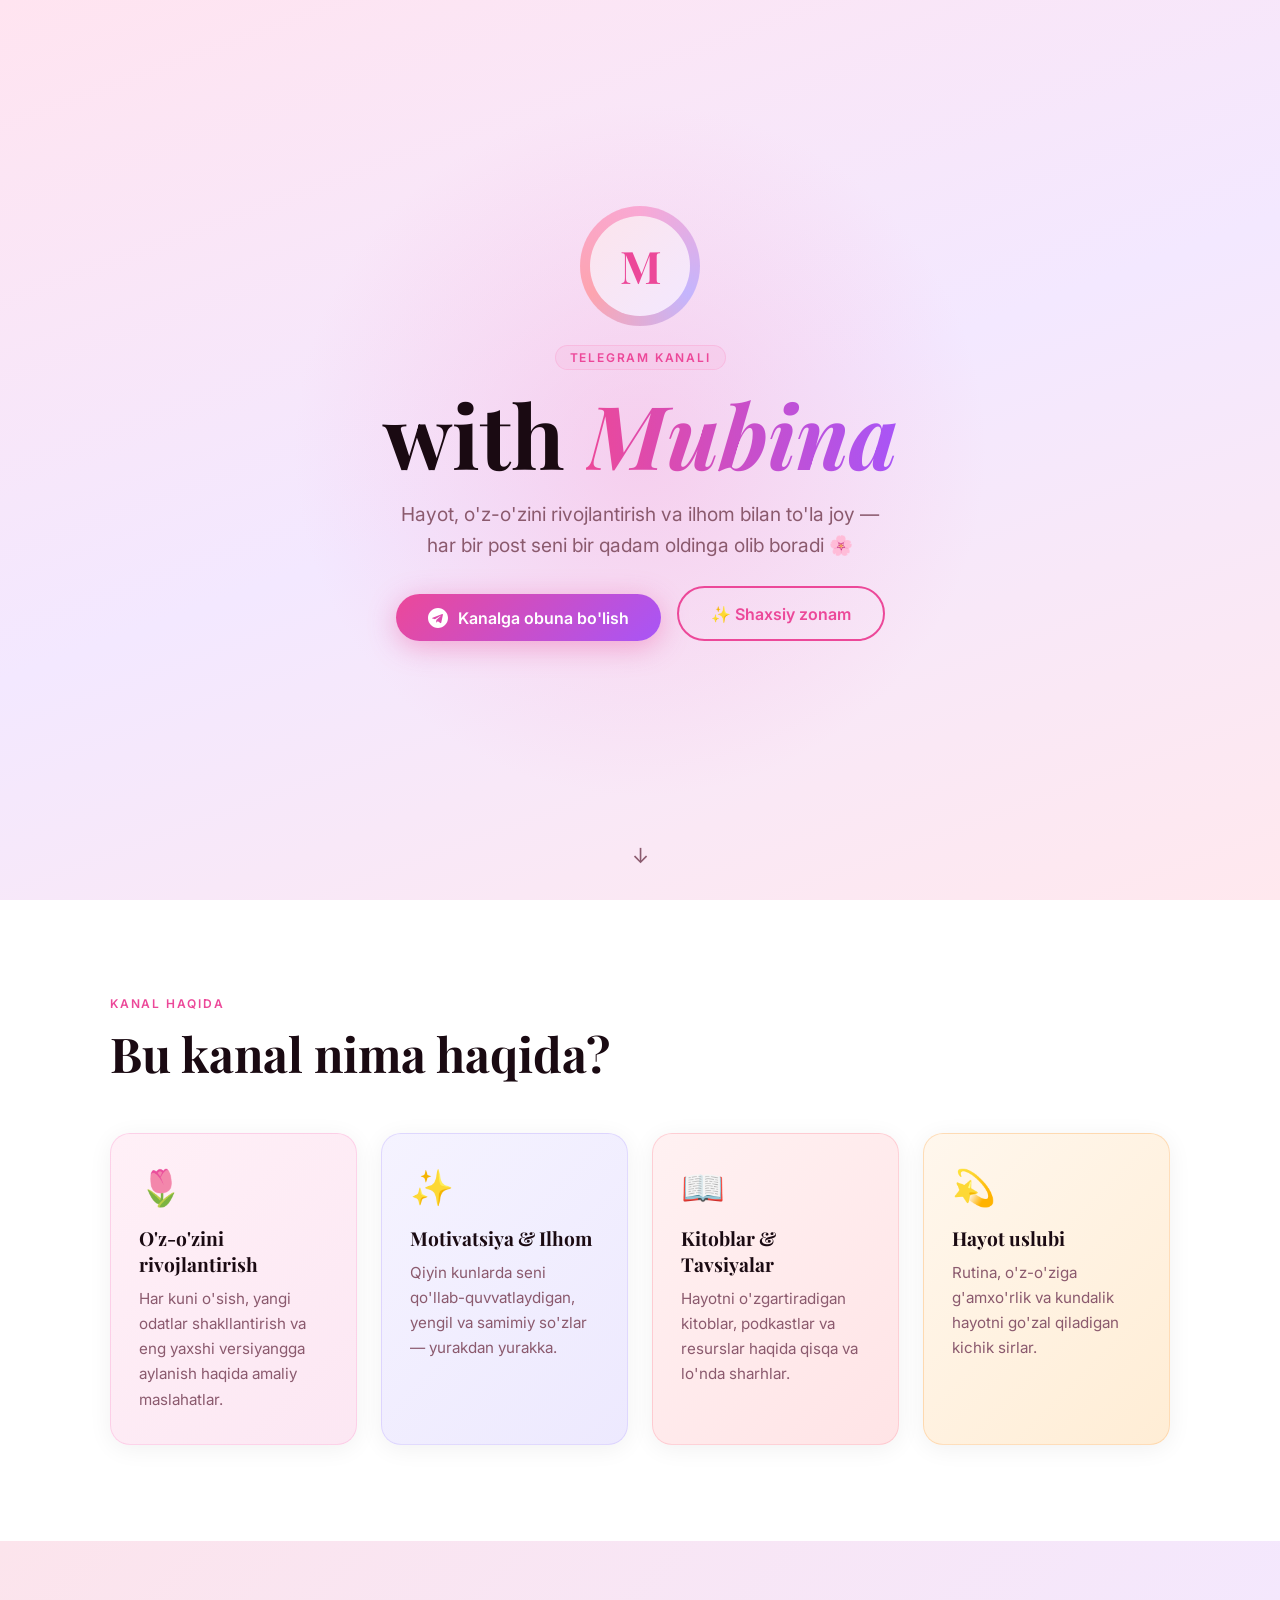
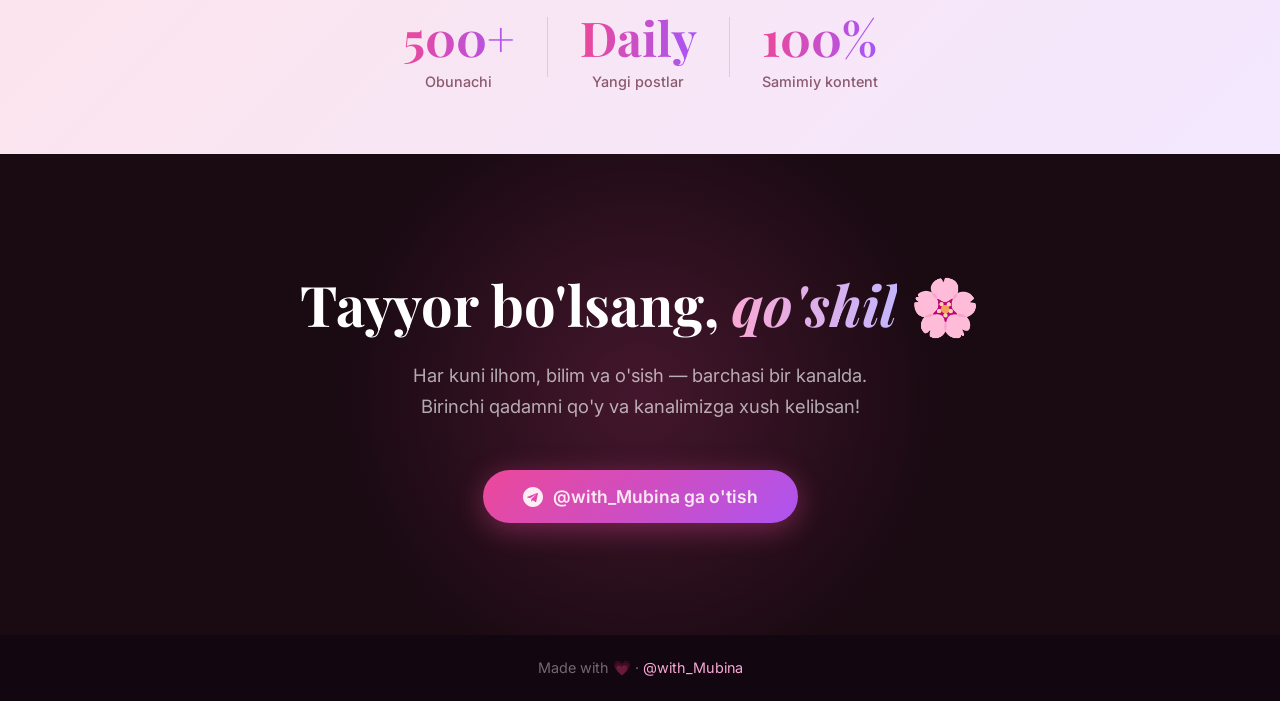
==== index.html @ eb26dff6 "Add animations, gender themes, chat, fill tool, and more Features added: - auth.html: gender selecti" ====
<!DOCTYPE html>
<html lang="uz">
<head>
  <meta charset="UTF-8" />
  <meta name="viewport" content="width=device-width, initial-scale=1.0" />
  <title>with Mubina ✨</title>
  <link rel="preconnect" href="https://fonts.googleapis.com" />
  <link rel="preconnect" href="https://fonts.gstatic.com" crossorigin />
  <link href="https://fonts.googleapis.com/css2?family=Playfair+Display:ital,wght@0,400;0,700;1,400&family=Inter:wght@300;400;500;600&display=swap" rel="stylesheet" />
  <link rel="stylesheet" href="style.css" />
</head>
<body>

  <!-- Floating particles -->
  <div class="particles" aria-hidden="true">
    <span></span><span></span><span></span><span></span><span></span>
    <span></span><span></span><span></span><span></span><span></span>
  </div>

  <!-- Hero -->
  <section class="hero">
    <div class="hero__glow" aria-hidden="true"></div>
    <div class="hero__content">
      <div class="avatar">
        <div class="avatar__ring"></div>
        <div class="avatar__inner">M</div>
      </div>
      <p class="hero__label">Telegram kanali</p>
      <h1 class="hero__title">with <em>Mubina</em></h1>
      <p class="hero__subtitle">
        Hayot, o'z-o'zini rivojlantirish va ilhom bilan to'la joy —<br />
        har bir post seni bir qadam oldinga olib boradi 🌸
      </p>
      <div class="hero__btns">
        <a href="https://t.me/with_Mubina" target="_blank" rel="noopener noreferrer" class="btn btn--primary">
          <svg width="20" height="20" viewBox="0 0 24 24" fill="none" aria-hidden="true">
            <path d="M12 0C5.373 0 0 5.373 0 12s5.373 12 12 12 12-5.373 12-12S18.627 0 12 0zm5.894 8.221l-1.97 9.28c-.145.658-.537.818-1.084.508l-3-2.21-1.447 1.394c-.16.16-.295.295-.605.295l.213-3.053 5.56-5.023c.242-.213-.054-.333-.373-.12l-6.871 4.326-2.962-.924c-.643-.204-.657-.643.136-.953l11.57-4.461c.537-.194 1.006.131.833.941z" fill="currentColor"/>
          </svg>
          Kanalga obuna bo'lish
        </a>
        <a href="auth.html" class="btn btn--outline">✨ Shaxsiy zonam</a>
      </div>
    </div>
    <div class="hero__scroll-hint" aria-hidden="true">↓</div>
  </section>

  <!-- About -->
  <section class="about" id="about">
    <div class="container">
      <p class="section__label">Kanal haqida</p>
      <h2 class="section__title">Bu kanal nima haqida?</h2>
      <div class="cards">

        <div class="card card--pink">
          <div class="card__icon">🌷</div>
          <h3>O'z-o'zini rivojlantirish</h3>
          <p>Har kuni o'sish, yangi odatlar shakllantirish va eng yaxshi versiyangga aylanish haqida amaliy maslahatlar.</p>
        </div>

        <div class="card card--lavender">
          <div class="card__icon">✨</div>
          <h3>Motivatsiya & Ilhom</h3>
          <p>Qiyin kunlarda seni qo'llab-quvvatlaydigan, yengil va samimiy so'zlar — yurakdan yurakka.</p>
        </div>

        <div class="card card--rose">
          <div class="card__icon">📖</div>
          <h3>Kitoblar & Tavsiyalar</h3>
          <p>Hayotni o'zgartiradigan kitoblar, podkastlar va resurslar haqida qisqa va lo'nda sharhlar.</p>
        </div>

        <div class="card card--peach">
          <div class="card__icon">💫</div>
          <h3>Hayot uslubi</h3>
          <p>Rutina, o'z-o'ziga g'amxo'rlik va kundalik hayotni go'zal qiladigan kichik sirlar.</p>
        </div>

      </div>
    </div>
  </section>

  <!-- Stats -->
  <section class="stats">
    <div class="container">
      <div class="stats__grid">
        <div class="stats__item">
          <span class="stats__num">500+</span>
          <span class="stats__label">Obunachi</span>
        </div>
        <div class="stats__divider" aria-hidden="true"></div>
        <div class="stats__item">
          <span class="stats__num">Daily</span>
          <span class="stats__label">Yangi postlar</span>
        </div>
        <div class="stats__divider" aria-hidden="true"></div>
        <div class="stats__item">
          <span class="stats__num">100%</span>
          <span class="stats__label">Samimiy kontent</span>
        </div>
      </div>
    </div>
  </section>

  <!-- CTA -->
  <section class="cta">
    <div class="cta__blob" aria-hidden="true"></div>
    <div class="container">
      <h2 class="cta__title">Tayyor bo'lsang, <em>qo'shil</em> 🌸</h2>
      <p class="cta__text">
        Har kuni ilhom, bilim va o'sish — barchasi bir kanalda.<br />
        Birinchi qadamni qo'y va kanalimizga xush kelibsan!
      </p>
      <a href="https://t.me/with_Mubina" target="_blank" rel="noopener noreferrer" class="btn btn--primary btn--lg">
        <svg width="20" height="20" viewBox="0 0 24 24" fill="none" aria-hidden="true">
          <path d="M12 0C5.373 0 0 5.373 0 12s5.373 12 12 12 12-5.373 12-12S18.627 0 12 0zm5.894 8.221l-1.97 9.28c-.145.658-.537.818-1.084.508l-3-2.21-1.447 1.394c-.16.16-.295.295-.605.295l.213-3.053 5.56-5.023c.242-.213-.054-.333-.373-.12l-6.871 4.326-2.962-.924c-.643-.204-.657-.643.136-.953l11.57-4.461c.537-.194 1.006.131.833.941z" fill="currentColor"/>
        </svg>
        @with_Mubina ga o'tish
      </a>
    </div>
  </section>

  <!-- Footer -->
  <footer class="footer">
    <p>Made with 💗 · <a href="https://t.me/with_Mubina" target="_blank" rel="noopener noreferrer">@with_Mubina</a></p>
  </footer>

  <script>
    const observer = new IntersectionObserver(
      entries => entries.forEach(e => { if (e.isIntersecting) e.target.classList.add('is-visible'); }),
      { threshold: 0.15 }
    );
    document.querySelectorAll('.card, .stats__item, .cta__title, .cta__text').forEach(el => observer.observe(el));

    // Particle split on click
    document.querySelectorAll('.particles span').forEach(span => {
      span.style.pointerEvents = 'auto';
      span.style.cursor = 'pointer';
      span.addEventListener('click', function() {
        const rect = this.getBoundingClientRect();
        const cx = rect.left + rect.width / 2;
        const cy = rect.top + rect.height / 2;
        this.style.opacity = '0';
        const colors = ['#f9a8d4','#c4b5fd','#fda4af','#fdba74','#a78bfa','#67e8f9','#fbbf24'];
        const count = 3 + Math.floor(Math.random() * 4);
        for (let i = 0; i < count; i++) {
          const mini = document.createElement('div');
          const size = 5 + Math.random() * 9;
          mini.style.cssText = `position:fixed;left:${cx}px;top:${cy}px;width:${size}px;height:${size}px;border-radius:50%;background:${colors[Math.floor(Math.random()*colors.length)]};pointer-events:none;z-index:9999;transform:translate(-50%,-50%)`;
          document.body.appendChild(mini);
          const angle = (i / count) * Math.PI * 2 + Math.random() * 0.5;
          const dist = 50 + Math.random() * 90;
          const tx = Math.cos(angle) * dist, ty = Math.sin(angle) * dist;
          mini.animate([
            { transform: 'translate(-50%,-50%) scale(1)', opacity: 1 },
            { transform: `translate(calc(-50% + ${tx}px),calc(-50% + ${ty}px)) scale(0)`, opacity: 0 }
          ], { duration: 650 + Math.random() * 450, easing: 'ease-out' }).onfinish = () => mini.remove();
        }
        setTimeout(() => { this.style.opacity = ''; }, 1600);
      });
    });
  </script>
</body>
</html>
---- style.css ----
/* ── Reset & Base ── */
*, *::before, *::after { box-sizing: border-box; margin: 0; padding: 0; }

:root {
  --pink:     #f9a8d4;
  --pink-deep:#ec4899;
  --lavender: #c4b5fd;
  --rose:     #fda4af;
  --peach:    #fdba74;
  --cream:    #fff7f8;
  --dark:     #1a0a12;
  --text:     #4a2030;
  --text-muted:#8b5a6e;
  --card-bg:  rgba(255,255,255,0.72);
  --radius:   20px;
  --radius-lg:32px;
}

html { scroll-behavior: smooth; }

body {
  font-family: 'Inter', sans-serif;
  background: var(--cream);
  color: var(--text);
  overflow-x: hidden;
  min-height: 100vh;
}

/* ── Floating particles ── */
.particles {
  position: fixed;
  inset: 0;
  pointer-events: none;
  z-index: 0;
  overflow: hidden;
}

.particles span {
  position: absolute;
  display: block;
  border-radius: 50%;
  animation: float linear infinite;
  opacity: 0;
}

.particles span:nth-child(1)  { width:12px; height:12px; left:10%;  background:#f9a8d4; animation-duration:18s; animation-delay:0s;   }
.particles span:nth-child(2)  { width: 8px; height: 8px; left:25%;  background:#c4b5fd; animation-duration:22s; animation-delay:-4s;  }
.particles span:nth-child(3)  { width:16px; height:16px; left:40%;  background:#fda4af; animation-duration:16s; animation-delay:-8s;  }
.particles span:nth-child(4)  { width: 6px; height: 6px; left:55%;  background:#fdba74; animation-duration:20s; animation-delay:-2s;  }
.particles span:nth-child(5)  { width:10px; height:10px; left:70%;  background:#f9a8d4; animation-duration:24s; animation-delay:-6s;  }
.particles span:nth-child(6)  { width:14px; height:14px; left:80%;  background:#c4b5fd; animation-duration:17s; animation-delay:-10s; }
.particles span:nth-child(7)  { width: 7px; height: 7px; left:15%;  background:#fda4af; animation-duration:21s; animation-delay:-14s; }
.particles span:nth-child(8)  { width:11px; height:11px; left:60%;  background:#f9a8d4; animation-duration:19s; animation-delay:-3s;  }
.particles span:nth-child(9)  { width: 9px; height: 9px; left:35%;  background:#c4b5fd; animation-duration:23s; animation-delay:-7s;  }
.particles span:nth-child(10) { width:13px; height:13px; left:90%;  background:#fda4af; animation-duration:15s; animation-delay:-11s; }

@keyframes float {
  0%   { transform: translateY(110vh) rotate(0deg);   opacity: 0; }
  10%  { opacity: 0.6; }
  90%  { opacity: 0.6; }
  100% { transform: translateY(-10vh) rotate(720deg); opacity: 0; }
}

/* ── Hero ── */
.hero {
  position: relative;
  min-height: 100svh;
  display: flex;
  flex-direction: column;
  align-items: center;
  justify-content: center;
  text-align: center;
  padding: 2rem 1.25rem 5rem;
  background: linear-gradient(160deg, #ffe4f0 0%, #f3e8ff 50%, #ffe8ee 100%);
  overflow: hidden;
}

.hero__glow {
  position: absolute;
  width: 700px;
  height: 700px;
  border-radius: 50%;
  background: radial-gradient(circle, rgba(249,168,212,0.4) 0%, transparent 70%);
  top: 50%;
  left: 50%;
  transform: translate(-50%, -50%);
  animation: pulse-glow 4s ease-in-out infinite;
  pointer-events: none;
}

@keyframes pulse-glow {
  0%, 100% { transform: translate(-50%, -50%) scale(1);   opacity: 0.7; }
  50%       { transform: translate(-50%, -50%) scale(1.15); opacity: 1;   }
}

.hero__content {
  position: relative;
  z-index: 1;
  display: flex;
  flex-direction: column;
  align-items: center;
  gap: 1rem;
  animation: fade-up 0.9s ease both;
}

@keyframes fade-up {
  from { opacity: 0; transform: translateY(28px); }
  to   { opacity: 1; transform: translateY(0); }
}

/* Avatar */
.avatar {
  position: relative;
  width: 110px;
  height: 110px;
  margin-bottom: 0.5rem;
}

.avatar__ring {
  position: absolute;
  inset: -5px;
  border-radius: 50%;
  background: conic-gradient(#f9a8d4, #c4b5fd, #fda4af, #f9a8d4);
  animation: spin 6s linear infinite;
}

@keyframes spin { to { transform: rotate(360deg); } }

.avatar__inner {
  position: absolute;
  inset: 5px;
  border-radius: 50%;
  background: linear-gradient(135deg, #fce4ec, #f3e8ff);
  display: flex;
  align-items: center;
  justify-content: center;
  font-family: 'Playfair Display', serif;
  font-size: 2.8rem;
  font-weight: 700;
  color: var(--pink-deep);
  letter-spacing: -1px;
}

/* Labels */
.hero__label {
  font-size: 0.75rem;
  font-weight: 600;
  letter-spacing: 0.15em;
  text-transform: uppercase;
  color: var(--pink-deep);
  background: rgba(249,168,212,0.2);
  padding: 4px 14px;
  border-radius: 100px;
  border: 1px solid rgba(249,168,212,0.5);
}

.hero__title {
  font-family: 'Playfair Display', serif;
  font-size: clamp(2.8rem, 8vw, 5.5rem);
  font-weight: 700;
  line-height: 1.1;
  color: var(--dark);
}

.hero__title em {
  font-style: italic;
  background: linear-gradient(90deg, var(--pink-deep), #a855f7);
  -webkit-background-clip: text;
  -webkit-text-fill-color: transparent;
  background-clip: text;
}

.hero__subtitle {
  font-size: clamp(1rem, 2.5vw, 1.2rem);
  color: var(--text-muted);
  line-height: 1.65;
  max-width: 500px;
}

/* Button */
.btn {
  display: inline-flex;
  align-items: center;
  gap: 10px;
  padding: 0.85rem 2rem;
  border-radius: 100px;
  font-family: 'Inter', sans-serif;
  font-size: 1rem;
  font-weight: 600;
  text-decoration: none;
  transition: transform 0.2s, box-shadow 0.2s;
  cursor: pointer;
}

.btn--primary {
  background: linear-gradient(135deg, var(--pink-deep), #a855f7);
  color: #fff;
  box-shadow: 0 6px 28px rgba(236,72,153,0.4);
  margin-top: 0.5rem;
}

.btn--primary:hover {
  transform: translateY(-3px) scale(1.03);
  box-shadow: 0 12px 36px rgba(236,72,153,0.5);
}

.btn--primary:active { transform: translateY(-1px) scale(1.01); }

.btn--lg { padding: 1rem 2.5rem; font-size: 1.1rem; }

.hero__scroll-hint {
  position: absolute;
  bottom: 2rem;
  left: 50%;
  transform: translateX(-50%);
  font-size: 1.3rem;
  color: var(--text-muted);
  animation: bounce 2s ease-in-out infinite;
}

@keyframes bounce {
  0%, 100% { transform: translateX(-50%) translateY(0); }
  50%       { transform: translateX(-50%) translateY(8px); }
}

/* ── Container ── */
.container {
  max-width: 1100px;
  margin: 0 auto;
  padding: 0 1.25rem;
}

/* ── About / Cards ── */
.about {
  padding: 6rem 1.25rem;
  background: #fff;
}

.section__label {
  font-size: 0.75rem;
  font-weight: 600;
  letter-spacing: 0.15em;
  text-transform: uppercase;
  color: var(--pink-deep);
  margin-bottom: 0.6rem;
}

.section__title {
  font-family: 'Playfair Display', serif;
  font-size: clamp(1.9rem, 4vw, 3rem);
  font-weight: 700;
  color: var(--dark);
  margin-bottom: 3rem;
}

.cards {
  display: grid;
  grid-template-columns: repeat(auto-fit, minmax(240px, 1fr));
  gap: 1.5rem;
}

.card {
  background: var(--card-bg);
  border-radius: var(--radius);
  padding: 2rem 1.75rem;
  backdrop-filter: blur(12px);
  border: 1px solid rgba(255,255,255,0.8);
  box-shadow: 0 4px 24px rgba(0,0,0,0.06);
  transition: transform 0.3s, box-shadow 0.3s;
}

.card:hover {
  transform: translateY(-6px);
  box-shadow: 0 12px 36px rgba(0,0,0,0.1);
}

.card--pink     { background: linear-gradient(135deg, #fff0f7, #fce7f3); border-color: rgba(249,168,212,0.4); }
.card--lavender { background: linear-gradient(135deg, #f5f3ff, #ede9fe); border-color: rgba(196,181,253,0.4); }
.card--rose     { background: linear-gradient(135deg, #fff1f2, #ffe4e6); border-color: rgba(253,164,175,0.4); }
.card--peach    { background: linear-gradient(135deg, #fff7ed, #ffedd5); border-color: rgba(253,186,116,0.4); }

.card__icon {
  font-size: 2.2rem;
  margin-bottom: 1rem;
}

.card h3 {
  font-family: 'Playfair Display', serif;
  font-size: 1.2rem;
  font-weight: 700;
  color: var(--dark);
  margin-bottom: 0.6rem;
}

.card p {
  font-size: 0.95rem;
  color: var(--text-muted);
  line-height: 1.65;
}

/* ── Stats ── */
.stats {
  padding: 4rem 1.25rem;
  background: linear-gradient(135deg, #fce4ec 0%, #f3e8ff 100%);
}

.stats__grid {
  display: flex;
  align-items: center;
  justify-content: center;
  flex-wrap: wrap;
  gap: 2rem;
}

.stats__item {
  display: flex;
  flex-direction: column;
  align-items: center;
  gap: 4px;
}

.stats__num {
  font-family: 'Playfair Display', serif;
  font-size: clamp(2rem, 5vw, 3rem);
  font-weight: 700;
  background: linear-gradient(90deg, var(--pink-deep), #a855f7);
  -webkit-background-clip: text;
  -webkit-text-fill-color: transparent;
  background-clip: text;
}

.stats__label {
  font-size: 0.9rem;
  color: var(--text-muted);
  font-weight: 500;
}

.stats__divider {
  width: 1px;
  height: 60px;
  background: rgba(236,72,153,0.25);
}

/* ── CTA ── */
.cta {
  position: relative;
  padding: 7rem 1.25rem;
  background: var(--dark);
  text-align: center;
  overflow: hidden;
}

.cta__blob {
  position: absolute;
  width: 600px;
  height: 600px;
  border-radius: 50%;
  background: radial-gradient(circle, rgba(236,72,153,0.2) 0%, transparent 70%);
  top: 50%;
  left: 50%;
  transform: translate(-50%, -50%);
  animation: pulse-glow 5s ease-in-out infinite;
  pointer-events: none;
}

.cta__title {
  font-family: 'Playfair Display', serif;
  font-size: clamp(2rem, 5vw, 3.5rem);
  font-weight: 700;
  color: #fff;
  margin-bottom: 1.2rem;
}

.cta__title em {
  font-style: italic;
  background: linear-gradient(90deg, var(--pink), var(--lavender));
  -webkit-background-clip: text;
  -webkit-text-fill-color: transparent;
  background-clip: text;
}

.cta__text {
  font-size: clamp(1rem, 2vw, 1.15rem);
  color: rgba(255,255,255,0.65);
  line-height: 1.7;
  max-width: 520px;
  margin: 0 auto 2.5rem;
}

/* ── Footer ── */
.footer {
  background: #120610;
  padding: 1.5rem;
  text-align: center;
  font-size: 0.9rem;
  color: rgba(255,255,255,0.4);
}

.footer a {
  color: var(--pink);
  text-decoration: none;
}

.footer a:hover { text-decoration: underline; }

/* ── Scroll reveal ── */
.card,
.stats__item,
.cta__title,
.cta__text {
  animation: fade-up 0.7s ease both;
  animation-play-state: paused;
}

.card:nth-child(1) { animation-delay: 0.05s; }
.card:nth-child(2) { animation-delay: 0.15s; }
.card:nth-child(3) { animation-delay: 0.25s; }
.card:nth-child(4) { animation-delay: 0.35s; }

.is-visible { animation-play-state: running !important; }

/* ── Hero buttons row ── */
.hero__btns { display: flex; gap: 1rem; flex-wrap: wrap; justify-content: center; margin-top: 0.5rem; }
.btn--outline {
  border: 2px solid var(--pink-deep);
  color: var(--pink-deep);
  background: transparent;
  box-shadow: none;
  margin-top: 0;
}
.btn--outline:hover { background: rgba(236,72,153,0.08); transform: translateY(-3px); }
.btn--sm { padding: 0.4rem 1rem; font-size: 0.85rem; }
.btn--ghost {
  background: transparent;
  color: var(--text-muted);
  border: 1px solid rgba(0,0,0,0.12);
  box-shadow: none;
  margin-top: 0;
}
.btn--ghost:hover { background: rgba(0,0,0,0.04); }
.btn--danger {
  background: #fff0f0;
  color: #e53e3e;
  border: 1px solid #fed7d7;
  box-shadow: none;
  margin-top: 1rem;
}
.btn--danger:hover { background: #fed7d7; }
.btn--full { width: 100%; justify-content: center; margin-top: 0; }
.hidden { display: none !important; }

/* ── Mobile ── */
@media (max-width: 600px) {
  .stats__divider { display: none; }
  .stats__grid    { gap: 2.5rem; }
  .cta            { padding: 5rem 1.25rem; }
  .about          { padding: 4rem 1.25rem; }
}

/* ════════════════════════════════
   AUTH PAGE
   ════════════════════════════════ */
.auth-body {
  min-height: 100svh;
  background: linear-gradient(160deg, #ffe4f0 0%, #f3e8ff 50%, #ffe8ee 100%);
  display: flex;
  align-items: center;
  justify-content: center;
  padding: 2rem 1.25rem;
}

.auth-wrap {
  width: 100%;
  max-width: 420px;
  display: flex;
  flex-direction: column;
  gap: 1rem;
}

.auth-back {
  color: var(--text-muted);
  text-decoration: none;
  font-size: 0.9rem;
}
.auth-back:hover { color: var(--pink-deep); }

.auth-card {
  background: rgba(255,255,255,0.85);
  backdrop-filter: blur(16px);
  border: 1px solid rgba(255,255,255,0.9);
  border-radius: var(--radius-lg);
  padding: 2.5rem 2rem;
  box-shadow: 0 8px 40px rgba(236,72,153,0.12);
}

.auth-logo {
  display: flex;
  flex-direction: column;
  align-items: center;
  gap: 0.75rem;
  margin-bottom: 1.75rem;
}

.auth-title {
  font-family: 'Playfair Display', serif;
  font-size: 1.9rem;
  font-weight: 700;
  color: var(--dark);
}
.auth-title em {
  font-style: italic;
  background: linear-gradient(90deg, var(--pink-deep), #a855f7);
  -webkit-background-clip: text;
  -webkit-text-fill-color: transparent;
  background-clip: text;
}

/* Avatar small */
.avatar--sm { width: 72px; height: 72px; }
.avatar--sm .avatar__inner { font-size: 1.8rem; }

/* Auth tabs */
.auth-tabs {
  display: flex;
  background: rgba(249,168,212,0.15);
  border-radius: 100px;
  padding: 4px;
  margin-bottom: 1.75rem;
}
.atab {
  flex: 1;
  border: none;
  background: transparent;
  padding: 0.55rem;
  border-radius: 100px;
  font-family: 'Inter', sans-serif;
  font-size: 0.95rem;
  font-weight: 500;
  color: var(--text-muted);
  cursor: pointer;
  transition: all 0.2s;
}
.atab--active {
  background: #fff;
  color: var(--pink-deep);
  font-weight: 600;
  box-shadow: 0 2px 8px rgba(0,0,0,0.08);
}

/* Auth form */
.aform { display: flex; flex-direction: column; gap: 1rem; }
.aform--hidden { display: none; }

.field { display: flex; flex-direction: column; gap: 6px; }
.field label { font-size: 0.85rem; font-weight: 600; color: var(--text); }
.field input {
  padding: 0.7rem 1rem;
  border: 1.5px solid rgba(236,72,153,0.2);
  border-radius: 12px;
  font-family: 'Inter', sans-serif;
  font-size: 0.95rem;
  color: var(--dark);
  background: rgba(255,255,255,0.8);
  outline: none;
  transition: border-color 0.2s;
}
.field input:focus { border-color: var(--pink-deep); }

.aform__msg { font-size: 0.85rem; text-align: center; min-height: 1.2em; }
.aform__msg--err { color: #e53e3e; }
.aform__msg--ok  { color: #38a169; }

/* ════════════════════════════════
   DASHBOARD
   ════════════════════════════════ */
.dash-body {
  min-height: 100svh;
  background: #fdf6fb;
  display: flex;
  flex-direction: column;
}

/* Header */
.dash-header {
  position: sticky;
  top: 0;
  z-index: 100;
  background: rgba(255,255,255,0.9);
  backdrop-filter: blur(12px);
  border-bottom: 1px solid rgba(249,168,212,0.25);
  display: flex;
  align-items: center;
  gap: 1rem;
  padding: 0.85rem 1.5rem;
}

.dash-logo {
  font-family: 'Playfair Display', serif;
  font-size: 1.2rem;
  font-weight: 700;
  color: var(--dark);
  text-decoration: none;
  white-space: nowrap;
}
.dash-logo em {
  font-style: italic;
  background: linear-gradient(90deg, var(--pink-deep), #a855f7);
  -webkit-background-clip: text;
  -webkit-text-fill-color: transparent;
  background-clip: text;
}

.dash-nav {
  display: flex;
  gap: 4px;
  background: rgba(249,168,212,0.15);
  border-radius: 100px;
  padding: 4px;
  flex: 1;
  max-width: 280px;
}
.dnav {
  flex: 1;
  border: none;
  background: transparent;
  padding: 0.45rem 0.8rem;
  border-radius: 100px;
  font-family: 'Inter', sans-serif;
  font-size: 0.85rem;
  font-weight: 500;
  color: var(--text-muted);
  cursor: pointer;
  white-space: nowrap;
  transition: all 0.2s;
}
.dnav.active {
  background: #fff;
  color: var(--pink-deep);
  font-weight: 600;
  box-shadow: 0 2px 8px rgba(0,0,0,0.08);
}

.dash-user {
  display: flex;
  align-items: center;
  gap: 0.75rem;
  margin-left: auto;
  font-size: 0.85rem;
  color: var(--text-muted);
}

.btn-logout {
  border: 1.5px solid rgba(236,72,153,0.3);
  background: transparent;
  color: var(--pink-deep);
  padding: 0.35rem 0.85rem;
  border-radius: 100px;
  font-size: 0.82rem;
  font-weight: 600;
  cursor: pointer;
  transition: all 0.2s;
}
.btn-logout:hover { background: rgba(236,72,153,0.08); }

/* Main */
.dash-main { flex: 1; }

.dtab { display: none; }
.dtab--active { display: block; }

.dtab-inner {
  max-width: 1100px;
  margin: 0 auto;
  padding: 2.5rem 1.5rem 4rem;
}

.dtab-head {
  display: flex;
  align-items: flex-start;
  justify-content: space-between;
  flex-wrap: wrap;
  gap: 1rem;
  margin-bottom: 2rem;
}

.dtab-title {
  font-family: 'Playfair Display', serif;
  font-size: clamp(1.6rem, 3vw, 2.2rem);
  font-weight: 700;
  color: var(--dark);
}
.dtab-sub { color: var(--text-muted); font-size: 0.95rem; margin-top: 4px; }

/* Note form */
.note-form-wrap { margin-bottom: 2rem; animation: fade-up 0.3s ease; }
.note-form {
  background: #fff;
  border: 1.5px solid rgba(236,72,153,0.2);
  border-radius: var(--radius);
  padding: 1.5rem;
  box-shadow: 0 4px 20px rgba(236,72,153,0.08);
}
.note-form__title {
  width: 100%;
  border: none;
  outline: none;
  font-family: 'Playfair Display', serif;
  font-size: 1.2rem;
  font-weight: 700;
  color: var(--dark);
  margin-bottom: 0.75rem;
  background: transparent;
}
.note-form__title::placeholder { color: rgba(74,32,48,0.3); }
.note-form__body {
  width: 100%;
  border: none;
  outline: none;
  font-family: 'Inter', sans-serif;
  font-size: 0.95rem;
  color: var(--text);
  line-height: 1.65;
  resize: vertical;
  background: transparent;
  margin-bottom: 1rem;
}
.note-form__body::placeholder { color: rgba(74,32,48,0.3); }
.note-form__actions { display: flex; gap: 0.75rem; }

/* Notes grid */
.notes-grid {
  display: grid;
  grid-template-columns: repeat(auto-fill, minmax(260px, 1fr));
  gap: 1.25rem;
}
.note-card {
  background: #fff;
  border-radius: var(--radius);
  padding: 1.5rem;
  border: 1px solid rgba(249,168,212,0.3);
  box-shadow: 0 2px 12px rgba(0,0,0,0.05);
  cursor: pointer;
  transition: transform 0.2s, box-shadow 0.2s;
}
.note-card:hover { transform: translateY(-4px); box-shadow: 0 8px 24px rgba(236,72,153,0.12); }
.note-card__date { font-size: 0.75rem; color: var(--text-muted); margin-bottom: 0.5rem; }
.note-card__title {
  font-family: 'Playfair Display', serif;
  font-size: 1.05rem;
  font-weight: 700;
  color: var(--dark);
  margin-bottom: 0.5rem;
}
.note-card__preview { font-size: 0.88rem; color: var(--text-muted); line-height: 1.55; }

.notes-empty {
  grid-column: 1 / -1;
  text-align: center;
  padding: 4rem 1rem;
  color: var(--text-muted);
}
.notes-empty__icon { font-size: 3rem; margin-bottom: 1rem; }

/* Modal */
.modal-overlay {
  position: fixed;
  inset: 0;
  background: rgba(26,10,18,0.5);
  backdrop-filter: blur(4px);
  z-index: 200;
  display: flex;
  align-items: center;
  justify-content: center;
  padding: 1.5rem;
}
.modal {
  background: #fff;
  border-radius: var(--radius-lg);
  padding: 2rem;
  max-width: 560px;
  width: 100%;
  max-height: 80vh;
  overflow-y: auto;
  animation: fade-up 0.25s ease;
}
.modal-head { display: flex; justify-content: space-between; align-items: flex-start; gap: 1rem; margin-bottom: 0.4rem; }
.modal-head h3 { font-family: 'Playfair Display', serif; font-size: 1.4rem; font-weight: 700; color: var(--dark); }
.modal-close { border: none; background: transparent; font-size: 1.1rem; cursor: pointer; color: var(--text-muted); padding: 2px; }
.modal-close:hover { color: var(--dark); }
.modal-date { font-size: 0.8rem; color: var(--text-muted); margin-bottom: 1.25rem; }
.modal-body { font-size: 1rem; line-height: 1.75; color: var(--text); white-space: pre-wrap; }

/* ── Challenge ── */
.ch-progress-wrap { text-align: right; }
.ch-progress-label { font-size: 0.85rem; color: var(--text-muted); margin-bottom: 6px; font-weight: 600; }
.ch-progress-bar {
  width: 180px;
  height: 8px;
  background: rgba(236,72,153,0.15);
  border-radius: 100px;
  overflow: hidden;
}
.ch-progress-fill {
  height: 100%;
  background: linear-gradient(90deg, var(--pink-deep), #a855f7);
  border-radius: 100px;
  transition: width 0.5s ease;
}

/* Today card */
.ch-today { margin-bottom: 2.5rem; }
.ch-today-label {
  font-size: 0.75rem;
  font-weight: 700;
  letter-spacing: 0.12em;
  text-transform: uppercase;
  color: var(--pink-deep);
  margin-bottom: 0.75rem;
}
.ch-today-card {
  display: flex;
  align-items: center;
  gap: 1.25rem;
  background: linear-gradient(135deg, #fff0f7, #f5f3ff);
  border: 1.5px solid rgba(236,72,153,0.25);
  border-radius: var(--radius);
  padding: 1.5rem 1.75rem;
  box-shadow: 0 4px 20px rgba(236,72,153,0.1);
}
.ch-today-icon { font-size: 2.5rem; flex-shrink: 0; }
.ch-today-info { flex: 1; }
.ch-today-info h3 { font-family: 'Playfair Display', serif; font-size: 1.15rem; color: var(--dark); margin-bottom: 4px; }
.ch-today-info p  { font-size: 0.9rem; color: var(--text-muted); line-height: 1.5; }
.ch-today-btn {
  flex-shrink: 0;
  background: linear-gradient(135deg, var(--pink-deep), #a855f7);
  color: #fff;
  border: none;
  padding: 0.6rem 1.2rem;
  border-radius: 100px;
  font-weight: 600;
  font-size: 0.9rem;
  cursor: pointer;
  transition: all 0.2s;
  box-shadow: 0 4px 12px rgba(236,72,153,0.3);
}
.ch-today-btn:hover { transform: scale(1.04); }
.ch-today-btn.done { background: #e9fdf0; color: #38a169; box-shadow: none; border: 1.5px solid #9ae6b4; }

/* Challenge grid */
.ch-grid {
  display: grid;
  grid-template-columns: repeat(auto-fill, minmax(130px, 1fr));
  gap: 0.85rem;
}
.ch-card {
  position: relative;
  background: #fff;
  border: 1.5px solid rgba(249,168,212,0.25);
  border-radius: 16px;
  padding: 1rem 0.85rem;
  text-align: center;
  cursor: pointer;
  transition: transform 0.2s, box-shadow 0.2s;
  display: flex;
  flex-direction: column;
  align-items: center;
  gap: 4px;
}
.ch-card:hover { transform: translateY(-3px); box-shadow: 0 6px 20px rgba(236,72,153,0.1); }
.ch-card--done {
  background: linear-gradient(135deg, #f0fdf4, #dcfce7);
  border-color: #86efac;
}
.ch-card--current {
  background: linear-gradient(135deg, #fff0f7, #f5f3ff);
  border-color: var(--pink-deep);
  box-shadow: 0 4px 16px rgba(236,72,153,0.15);
}
.ch-card__icon  { font-size: 1.6rem; }
.ch-card__day   { font-size: 0.7rem; color: var(--text-muted); font-weight: 600; }
.ch-card__name  { font-size: 0.78rem; color: var(--text); font-weight: 600; line-height: 1.3; }
.ch-card__check {
  position: absolute;
  top: 8px; right: 10px;
  color: #38a169;
  font-size: 0.85rem;
  font-weight: 700;
}

/* Challenge locked state */
.ch-card--locked { opacity: 0.45; cursor: not-allowed; }
.ch-card--locked:hover { transform: none; box-shadow: none; }

/* ── Note formatting bar ── */
.note-fmt-bar {
  display: flex;
  gap: 6px;
  margin-bottom: 0.6rem;
  flex-wrap: wrap;
}
.fmt-btn {
  border: 1px solid rgba(236,72,153,0.2);
  background: rgba(249,168,212,0.1);
  color: var(--text);
  padding: 4px 10px;
  border-radius: 8px;
  font-size: 0.85rem;
  cursor: pointer;
  transition: background 0.15s;
}
.fmt-btn:hover { background: rgba(236,72,153,0.18); }

/* Image upload in note */
.note-img-row { display: flex; align-items: center; gap: 1rem; margin-bottom: 0.75rem; flex-wrap: wrap; }
.img-upload-label {
  font-size: 0.85rem;
  color: var(--pink-deep);
  font-weight: 600;
  cursor: pointer;
  padding: 0.4rem 0.9rem;
  border: 1.5px dashed rgba(236,72,153,0.4);
  border-radius: 10px;
  transition: background 0.15s;
}
.img-upload-label:hover { background: rgba(236,72,153,0.06); }
.img-preview { position: relative; display: inline-flex; }
.img-preview img { height: 64px; border-radius: 8px; object-fit: cover; }
.img-remove {
  position: absolute; top: -6px; right: -6px;
  background: #fff; border: 1px solid #fda4af;
  color: #e53e3e; border-radius: 50%;
  width: 20px; height: 20px;
  font-size: 0.7rem; cursor: pointer;
  display: flex; align-items: center; justify-content: center;
}

/* Note card thumbnail */
.note-card__thumb { height: 120px; overflow: hidden; border-radius: 12px; margin-bottom: 0.75rem; }
.note-card__thumb img { width: 100%; height: 100%; object-fit: cover; }

/* Modal image */
.modal-img { width: 100%; border-radius: 12px; margin-bottom: 1rem; object-fit: cover; max-height: 300px; }

/* ════ DRAWING ════ */
.draw-workspace { display: flex; flex-direction: column; gap: 1rem; }
.draw-templates-label { font-size: 0.78rem; font-weight: 600; color: var(--text-muted); text-transform: uppercase; letter-spacing: 0.1em; margin-bottom: 0.5rem; }
.draw-templates-row { display: flex; gap: 0.6rem; flex-wrap: wrap; }
.tpl-btn {
  padding: 0.45rem 1rem;
  border: 1.5px solid rgba(196,181,253,0.5);
  background: rgba(245,243,255,0.8);
  border-radius: 100px;
  font-size: 0.85rem;
  font-weight: 600;
  color: var(--text);
  cursor: pointer;
  transition: all 0.2s;
}
.tpl-btn:hover, .tpl-btn--active { background: #ede9fe; border-color: #a855f7; color: #7c3aed; }
.tpl-btn--clear { border-color: rgba(0,0,0,0.12); background: transparent; color: var(--text-muted); }

.draw-toolbar {
  display: flex;
  align-items: center;
  gap: 1rem;
  flex-wrap: wrap;
  background: rgba(255,255,255,0.8);
  border: 1px solid rgba(249,168,212,0.25);
  border-radius: 16px;
  padding: 0.75rem 1rem;
}
.tool-group { display: flex; gap: 4px; }
.tool-btn {
  width: 36px; height: 36px;
  border: 1.5px solid rgba(236,72,153,0.2);
  background: transparent;
  border-radius: 10px;
  font-size: 1.1rem;
  cursor: pointer;
  transition: all 0.15s;
  display: flex; align-items: center; justify-content: center;
}
.tool-btn--active { background: rgba(236,72,153,0.12); border-color: var(--pink-deep); }
.size-btn {
  padding: 4px 10px;
  border: 1.5px solid rgba(236,72,153,0.2);
  background: transparent;
  border-radius: 8px;
  font-size: 0.8rem;
  font-weight: 700;
  cursor: pointer;
  color: var(--text-muted);
  transition: all 0.15s;
}
.size-btn--active { background: rgba(236,72,153,0.12); border-color: var(--pink-deep); color: var(--pink-deep); }
.color-palette { display: flex; flex-wrap: wrap; gap: 5px; max-width: 220px; }
.color-swatch {
  width: 22px; height: 22px;
  border-radius: 50%;
  border: 2px solid transparent;
  cursor: pointer;
  transition: transform 0.15s;
}
.color-swatch:hover { transform: scale(1.2); }
.color-swatch.active { border-color: var(--dark); transform: scale(1.25); }
.custom-color {
  width: 36px; height: 36px;
  border-radius: 50%;
  border: 2px solid rgba(0,0,0,0.1);
  padding: 2px;
  cursor: pointer;
  background: none;
}
.canvas-wrap {
  border-radius: 20px;
  overflow: hidden;
  border: 2px solid rgba(249,168,212,0.3);
  box-shadow: 0 4px 24px rgba(236,72,153,0.08);
  touch-action: none;
  background: #fff;
}
#drawCanvas { display: block; width: 100%; cursor: crosshair; touch-action: none; }
.draw-actions-top { display: flex; gap: 0.75rem; }

/* ════ INSPIRATION ════ */
.inspire-wrap { max-width: 600px; }
.inspire-q {
  font-family: 'Playfair Display', serif;
  font-size: 1.3rem;
  font-weight: 700;
  color: var(--dark);
  margin-bottom: 1.5rem;
}
.inspire-step { animation: fade-up 0.4s ease; }
.mood-grid {
  display: flex;
  flex-wrap: wrap;
  gap: 0.85rem;
}
.mood-btn {
  display: flex;
  flex-direction: column;
  align-items: center;
  gap: 6px;
  padding: 1rem 1.2rem;
  border: 1.5px solid rgba(249,168,212,0.3);
  background: #fff;
  border-radius: 16px;
  cursor: pointer;
  transition: all 0.2s;
  font-size: 2rem;
  min-width: 90px;
}
.mood-btn span { font-size: 0.8rem; font-weight: 600; color: var(--text-muted); font-family: 'Inter', sans-serif; }
.mood-btn:hover, .mood-btn.active {
  border-color: var(--pink-deep);
  background: linear-gradient(135deg, #fff0f7, #f5f3ff);
  transform: translateY(-3px);
  box-shadow: 0 6px 20px rgba(236,72,153,0.12);
}
.topic-grid { display: flex; flex-wrap: wrap; gap: 0.75rem; }
.topic-btn {
  padding: 0.65rem 1.2rem;
  border: 1.5px solid rgba(196,181,253,0.4);
  background: rgba(245,243,255,0.8);
  border-radius: 100px;
  font-size: 0.92rem;
  font-weight: 600;
  cursor: pointer;
  color: var(--text);
  transition: all 0.2s;
}
.topic-btn:hover {
  background: #ede9fe;
  border-color: #a855f7;
  color: #7c3aed;
  transform: translateY(-2px);
}
.insp-card {
  background: linear-gradient(135deg, #fff0f7, #f5f3ff);
  border: 1.5px solid rgba(236,72,153,0.2);
  border-radius: var(--radius-lg);
  padding: 2rem;
  margin-bottom: 1.5rem;
  animation: fade-up 0.4s ease;
}
.insp-card__emoji { font-size: 3rem; margin-bottom: 1rem; }
.insp-card__text {
  font-size: 1.05rem;
  line-height: 1.75;
  color: var(--text);
  margin-bottom: 1.25rem;
  font-family: 'Playfair Display', serif;
  font-style: italic;
}
.insp-card__prompt {
  font-size: 0.9rem;
  color: var(--pink-deep);
  font-weight: 600;
  background: rgba(236,72,153,0.08);
  padding: 0.75rem 1rem;
  border-radius: 12px;
  border-left: 3px solid var(--pink-deep);
}
/* AI key bar */
.ai-key-bar {
  background: linear-gradient(135deg, #f5f3ff, #fff0f7);
  border: 1.5px solid rgba(168,85,247,0.25);
  border-radius: var(--radius);
  padding: 1.25rem 1.5rem;
  margin-bottom: 1.75rem;
}
.ai-key-info { display: flex; align-items: flex-start; gap: 0.85rem; margin-bottom: 1rem; font-size: 0.9rem; color: var(--text); }
.ai-key-info span { font-size: 1.5rem; }
.ai-key-info strong { display: block; margin-bottom: 2px; color: var(--dark); }
.ai-key-info p { color: var(--text-muted); font-size: 0.82rem; }
.ai-key-info a { color: #7c3aed; }
.ai-key-input-row { display: flex; gap: 0.6rem; }
.ai-key-field {
  flex: 1;
  padding: 0.6rem 0.9rem;
  border: 1.5px solid rgba(168,85,247,0.3);
  border-radius: 10px;
  font-family: 'Inter', sans-serif;
  font-size: 0.88rem;
  outline: none;
}
.ai-key-field:focus { border-color: #a855f7; }
.ai-key-saved {
  display: flex; align-items: center; gap: 0.6rem;
  font-size: 0.85rem; color: #7c3aed; font-weight: 600;
  margin-bottom: 1.5rem;
}
.ai-key-reset { border: none; background: none; color: var(--text-muted); font-size: 0.8rem; cursor: pointer; text-decoration: underline; }

.insp-feedback {
  display: flex;
  gap: 0.75rem;
  margin-bottom: 1rem;
}
.feedback-btn {
  flex: 1;
  padding: 0.65rem;
  border-radius: 12px;
  font-size: 0.9rem;
  font-weight: 600;
  cursor: pointer;
  transition: all 0.2s;
}
.feedback-btn--like {
  border: 1.5px solid #fda4af;
  background: #fff0f2;
  color: #e53e6e;
}
.feedback-btn--like:hover { background: #fda4af; }
.feedback-btn--dislike {
  border: 1.5px solid rgba(0,0,0,0.1);
  background: #f9fafb;
  color: var(--text-muted);
}
.feedback-btn--dislike:hover { background: #f3f4f6; }
.insp-actions { display: flex; gap: 0.75rem; flex-wrap: wrap; }

/* ── Responsive ── */
@media (max-width: 640px) {
  .dash-header { flex-wrap: wrap; gap: 0.75rem; }
  .dash-user span { display: none; }
  .ch-today-card { flex-wrap: wrap; }
  .ch-today-btn { width: 100%; text-align: center; }
  .ch-grid { grid-template-columns: repeat(auto-fill, minmax(100px, 1fr)); }
  .dtab-head { flex-direction: column; }
  .ch-progress-bar { width: 100%; }
  .ch-progress-wrap { text-align: left; }
  .mood-grid { gap: 0.6rem; }
  .mood-btn { min-width: 75px; padding: 0.75rem; }
  .draw-toolbar { gap: 0.6rem; }
  .color-palette { max-width: 160px; }
  .draw-actions-top { flex-direction: column; }
}

/* ════════════════════════════════
   GENDER SELECTION IN AUTH
   ════════════════════════════════ */
.gender-row { display: flex; gap: 0.75rem; }
.gender-btn {
  flex: 1;
  padding: 0.7rem;
  border: 2px solid rgba(236,72,153,0.2);
  background: rgba(255,255,255,0.5);
  border-radius: 14px;
  font-size: 1rem;
  font-weight: 600;
  cursor: pointer;
  transition: all 0.2s;
  color: var(--text);
}
.gender-btn:hover { border-color: var(--pink-deep); background: rgba(236,72,153,0.06); }
.gender-btn.selected {
  border-color: var(--pink-deep);
  background: linear-gradient(135deg, #fff0f7, #f5f3ff);
  color: var(--pink-deep);
  box-shadow: 0 2px 12px rgba(236,72,153,0.15);
}

/* ════════════════════════════════
   BOY THEME
   ════════════════════════════════ */
.theme-boy.dash-body { background: #0f172a; }
.theme-boy .dash-header {
  background: rgba(15,23,42,0.92);
  border-bottom-color: rgba(59,130,246,0.2);
}
.theme-boy .dash-logo { color: #e2e8f0; }
.theme-boy .dash-logo em { background: linear-gradient(90deg, #60a5fa, #818cf8); -webkit-background-clip: text; background-clip: text; }
.theme-boy .dash-nav { background: rgba(59,130,246,0.12); }
.theme-boy .dnav { color: #94a3b8; }
.theme-boy .dnav.active { background: #1e293b; color: #60a5fa; }
.theme-boy .dash-user { color: #94a3b8; }
.theme-boy .btn-logout { border-color: rgba(59,130,246,0.4); color: #60a5fa; }
.theme-boy .btn-logout:hover { background: rgba(59,130,246,0.1); }
.theme-boy .dtab-title { color: #e2e8f0; }
.theme-boy .dtab-sub { color: #94a3b8; }
.theme-boy .note-form { background: #1e293b; border-color: rgba(59,130,246,0.2); box-shadow: 0 4px 20px rgba(59,130,246,0.08); }
.theme-boy .note-form__title { color: #e2e8f0; }
.theme-boy .note-form__title::placeholder { color: rgba(148,163,184,0.4); }
.theme-boy .note-form__body { color: #cbd5e1; }
.theme-boy .note-form__body::placeholder { color: rgba(148,163,184,0.4); }
.theme-boy .note-card { background: #1e293b; border-color: rgba(59,130,246,0.2); }
.theme-boy .note-card:hover { box-shadow: 0 8px 24px rgba(59,130,246,0.15); }
.theme-boy .note-card__title { color: #e2e8f0; }
.theme-boy .note-card__preview { color: #94a3b8; }
.theme-boy .note-card__date { color: #64748b; }
.theme-boy .ch-today-card { background: linear-gradient(135deg, #1e293b, #0f2040); border-color: rgba(59,130,246,0.3); }
.theme-boy .ch-today-info h3 { color: #e2e8f0; }
.theme-boy .ch-today-info p { color: #94a3b8; }
.theme-boy .ch-today-label { color: #60a5fa; }
.theme-boy .ch-today-btn { background: linear-gradient(135deg, #3b82f6, #6366f1); box-shadow: 0 4px 12px rgba(59,130,246,0.3); }
.theme-boy .ch-today-btn.done { background: #172554; color: #60a5fa; border-color: #1d4ed8; }
.theme-boy .ch-card { background: #1e293b; border-color: rgba(59,130,246,0.2); }
.theme-boy .ch-card--done { background: linear-gradient(135deg, #172554, #1e3a5f); border-color: #1d4ed8; }
.theme-boy .ch-card--current { background: linear-gradient(135deg, #1e3a5f, #1e1b4b); border-color: #3b82f6; }
.theme-boy .ch-card__name { color: #cbd5e1; }
.theme-boy .ch-card__day { color: #64748b; }
.theme-boy .ch-card__check { color: #60a5fa; }
.theme-boy .ch-progress-fill { background: linear-gradient(90deg, #3b82f6, #6366f1); }
.theme-boy .ch-progress-bar { background: rgba(59,130,246,0.15); }
.theme-boy .insp-card { background: linear-gradient(135deg, #1e293b, #0f2040); border-color: rgba(59,130,246,0.2); }
.theme-boy .insp-card__text { color: #cbd5e1; }
.theme-boy .insp-card__prompt { color: #60a5fa; background: rgba(59,130,246,0.1); border-left-color: #3b82f6; }
.theme-boy .mood-btn { background: #1e293b; border-color: rgba(59,130,246,0.2); }
.theme-boy .mood-btn span { color: #94a3b8; }
.theme-boy .mood-btn:hover, .theme-boy .mood-btn.active { border-color: #3b82f6; background: linear-gradient(135deg, #1e3a5f, #1e1b4b); box-shadow: 0 6px 20px rgba(59,130,246,0.15); }
.theme-boy .topic-btn { background: rgba(30,41,59,0.8); border-color: rgba(99,102,241,0.3); color: #cbd5e1; }
.theme-boy .topic-btn:hover { background: #1e3a5f; border-color: #3b82f6; color: #93c5fd; }
.theme-boy .draw-toolbar { background: #1e293b; border-color: rgba(59,130,246,0.2); }
.theme-boy .tool-btn { border-color: rgba(59,130,246,0.25); color: #cbd5e1; }
.theme-boy .tool-btn--active { background: rgba(59,130,246,0.15); border-color: #3b82f6; }
.theme-boy .size-btn { border-color: rgba(59,130,246,0.25); color: #94a3b8; }
.theme-boy .size-btn--active { background: rgba(59,130,246,0.15); border-color: #3b82f6; color: #60a5fa; }
.theme-boy .canvas-wrap { border-color: rgba(59,130,246,0.3); }
.theme-boy .modal { background: #1e293b; }
.theme-boy .modal-head h3 { color: #e2e8f0; }
.theme-boy .modal-body { color: #cbd5e1; }
.theme-boy .modal-date { color: #64748b; }
.theme-boy .btn--primary { background: linear-gradient(135deg, #3b82f6, #6366f1); box-shadow: 0 6px 28px rgba(59,130,246,0.4); }
.theme-boy .btn--primary:hover { box-shadow: 0 12px 36px rgba(59,130,246,0.5); }
.theme-boy .btn--ghost { color: #94a3b8; border-color: rgba(148,163,184,0.2); }
.theme-boy .btn--ghost:hover { background: rgba(148,163,184,0.08); }
.theme-boy .btn--danger { background: #1e293b; border-color: rgba(239,68,68,0.3); color: #f87171; }
.theme-boy .inspire-q { color: #e2e8f0; }
.theme-boy .ai-key-bar { background: linear-gradient(135deg, #1e3a5f, #1e1b4b); border-color: rgba(99,102,241,0.3); }
.theme-boy .ai-key-info { color: #cbd5e1; }
.theme-boy .ai-key-info strong { color: #e2e8f0; }
.theme-boy .ai-key-info a { color: #818cf8; }
.theme-boy .ai-key-field { background: #0f172a; border-color: rgba(99,102,241,0.4); color: #e2e8f0; }
.theme-boy .ai-key-saved { color: #818cf8; }
.theme-boy .feedback-btn--like { background: #172554; border-color: rgba(59,130,246,0.3); color: #60a5fa; }
.theme-boy .feedback-btn--like:hover { background: #1e3a5f; }
.theme-boy .feedback-btn--dislike { background: #1e293b; border-color: rgba(148,163,184,0.1); color: #94a3b8; }
.theme-boy .draw-templates-row .tpl-btn { background: #1e293b; border-color: rgba(99,102,241,0.3); color: #cbd5e1; }
.theme-boy .tpl-btn:hover, .theme-boy .tpl-btn--active { background: #1e3a5f; border-color: #6366f1; color: #a5b4fc; }
.theme-boy .fmt-btn { background: rgba(59,130,246,0.08); border-color: rgba(59,130,246,0.2); color: #cbd5e1; }
.theme-boy .fmt-btn:hover { background: rgba(59,130,246,0.18); }
.theme-boy .img-upload-label { color: #60a5fa; border-color: rgba(59,130,246,0.4); }
.theme-boy .note-form-wrap .note-form { background: #1e293b; }
.theme-boy .notes-empty { color: #64748b; }

/* ════════════════════════════════
   HEADER DECORATIONS
   ════════════════════════════════ */
.header-deco {
  position: fixed; top: 0; right: 0; width: 220px; height: 70px;
  pointer-events: none; overflow: visible; z-index: 99;
}
.header-deco span {
  position: absolute; font-size: 1.1rem;
  animation: sparkle-rise 3.5s ease-in-out infinite; opacity: 0;
}
.header-deco span:nth-child(1) { right: 30px; top: 15px; animation-delay: 0s; }
.header-deco span:nth-child(2) { right: 70px; top: 22px; animation-delay: 1.2s; }
.header-deco span:nth-child(3) { right: 50px; top: 8px;  animation-delay: 2.4s; }
.header-deco span:nth-child(4) { right: 110px; top: 18px; animation-delay: 0.6s; }
.header-deco span:nth-child(5) { right: 90px;  top: 5px;  animation-delay: 1.8s; }
@keyframes sparkle-rise {
  0%   { opacity:0; transform: translateY(0) scale(0.5) rotate(0deg); }
  20%  { opacity:1; }
  80%  { opacity:0.6; }
  100% { opacity:0; transform: translateY(-35px) scale(1.2) rotate(30deg); }
}

.rocket-deco {
  position: fixed; top: 14px; font-size: 1.4rem;
  pointer-events: none; z-index: 99;
  animation: rocket-cross 10s linear infinite;
}
@keyframes rocket-cross {
  0%   { left: -50px; opacity:0; transform: rotate(-20deg); }
  5%   { opacity:1; }
  95%  { opacity:1; }
  100% { left: calc(100vw + 50px); opacity:0; transform: rotate(-20deg); }
}

/* Star trail behind rocket */
.star-trail {
  position: fixed; top: 18px; font-size: 0.6rem;
  pointer-events: none; z-index: 99; color: #fbbf24;
  animation: star-trail-cross 10s linear infinite;
}
.star-trail:nth-child(2) { animation-delay: -0.15s; font-size: 0.5rem; top: 24px; }
.star-trail:nth-child(3) { animation-delay: -0.3s; font-size: 0.45rem; top: 20px; }
@keyframes star-trail-cross {
  0%   { left: -90px; opacity:0; }
  5%   { opacity:0.8; }
  95%  { opacity:0.8; }
  100% { left: calc(100vw + 10px); opacity:0; }
}

/* ════════════════════════════════
   HEART RAIN
   ════════════════════════════════ */
.heart-rain-overlay {
  position: fixed; inset: 0;
  pointer-events: none; z-index: 9998; overflow: hidden;
}
.falling-heart {
  position: absolute; top: -50px;
  animation: heart-fall linear forwards;
  user-select: none;
}
@keyframes heart-fall {
  0%   { transform: translateY(0) rotate(-15deg) scale(1); opacity: 1; }
  40%  { transform: translateY(38vh) rotate(12deg) scale(1.15); opacity: 0.9; }
  100% { transform: translateY(105vh) rotate(-8deg) scale(0.7); opacity: 0; }
}

/* ════════════════════════════════
   COIN / REWARD
   ════════════════════════════════ */
.coin-burst {
  position: fixed; top: 50%; left: 50%;
  transform: translate(-50%, -50%);
  font-size: 2.2rem; font-weight: 900;
  color: #f59e0b;
  text-shadow: 0 2px 12px rgba(245,158,11,0.6);
  pointer-events: none; z-index: 9999;
  white-space: nowrap;
}
.coin-balance {
  display: flex; align-items: center; gap: 4px;
  font-size: 0.82rem; font-weight: 700; color: #d97706;
  background: linear-gradient(135deg, #fef3c7, #fde68a);
  border: 1.5px solid #fbbf24;
  border-radius: 100px;
  padding: 0.25rem 0.7rem;
  cursor: default;
  white-space: nowrap;
  transition: transform 0.15s;
  flex-shrink: 0;
}
.coin-balance.ping { animation: coin-ping 0.4s ease; }
@keyframes coin-ping {
  0%   { transform: scale(1); }
  50%  { transform: scale(1.3); }
  100% { transform: scale(1); }
}

/* ════════════════════════════════
   CHALLENGE EDIT BUTTON
   ════════════════════════════════ */
.ch-card__edit {
  position: absolute; top: 5px; left: 7px;
  font-size: 0.65rem; line-height: 1;
  color: var(--text-muted); background: none; border: none;
  cursor: pointer; opacity: 0; transition: opacity 0.15s;
  padding: 2px 4px; border-radius: 4px;
}
.ch-card:hover .ch-card__edit { opacity: 1; }
.ch-card--locked .ch-card__edit { display: none; }
.theme-boy .ch-card__edit { color: #64748b; }

/* Edit challenge modal */
.edit-ch-form { display: flex; flex-direction: column; gap: 0.85rem; margin-top: 1rem; }
.edit-ch-form .field input,
.edit-ch-form .field textarea {
  width: 100%;
  padding: 0.6rem 0.9rem;
  border: 1.5px solid rgba(236,72,153,0.2);
  border-radius: 10px;
  font-family: 'Inter', sans-serif;
  font-size: 0.92rem;
  resize: vertical; outline: none;
  background: #fff; color: var(--text);
  transition: border-color 0.2s;
}
.edit-ch-form .field input:focus,
.edit-ch-form .field textarea:focus { border-color: var(--pink-deep); }
.edit-ch-form .field textarea { min-height: 72px; }
.edit-ch-form .modal-actions { display: flex; gap: 0.75rem; margin-top: 0.25rem; }
.theme-boy .edit-ch-form .field input,
.theme-boy .edit-ch-form .field textarea {
  background: #0f172a; border-color: rgba(59,130,246,0.3); color: #e2e8f0;
}
.theme-boy .edit-ch-form .field input:focus,
.theme-boy .edit-ch-form .field textarea:focus { border-color: #3b82f6; }

/* ════════════════════════════════
   CHAT
   ════════════════════════════════ */
.chat-wrap {
  max-width: 700px;
  display: flex; flex-direction: column; gap: 1rem;
  height: calc(100vh - 200px); min-height: 420px;
}
.chat-admin-notice {
  background: linear-gradient(135deg, #fff0f7, #f5f3ff);
  border: 1.5px solid rgba(236,72,153,0.2);
  border-radius: 14px;
  padding: 0.9rem 1.2rem;
  font-size: 0.88rem; color: var(--text-muted);
  display: flex; align-items: center; gap: 0.6rem;
  flex-shrink: 0;
}
.theme-boy .chat-admin-notice { background: linear-gradient(135deg, #1e293b, #0f2040); border-color: rgba(59,130,246,0.2); color: #94a3b8; }

.chat-threads-bar {
  display: flex; gap: 0.5rem; flex-wrap: wrap;
  padding: 0.5rem; background: rgba(255,255,255,0.5);
  border: 1px solid rgba(249,168,212,0.2); border-radius: 12px;
  flex-shrink: 0;
}
.thread-chip {
  padding: 0.3rem 0.8rem; border-radius: 100px;
  font-size: 0.8rem; font-weight: 600; cursor: pointer;
  border: 1.5px solid rgba(236,72,153,0.2);
  background: #fff; color: var(--text-muted);
  transition: all 0.15s;
}
.thread-chip:hover, .thread-chip.active {
  background: rgba(236,72,153,0.1); border-color: var(--pink-deep); color: var(--pink-deep);
}
.theme-boy .chat-threads-bar { background: rgba(30,41,59,0.5); border-color: rgba(59,130,246,0.15); }
.theme-boy .thread-chip { background: #1e293b; border-color: rgba(59,130,246,0.2); color: #94a3b8; }
.theme-boy .thread-chip:hover, .theme-boy .thread-chip.active { background: rgba(59,130,246,0.12); border-color: #3b82f6; color: #60a5fa; }

.chat-msg-list {
  flex: 1; overflow-y: auto;
  display: flex; flex-direction: column; gap: 0.65rem;
  padding: 1.1rem;
  background: rgba(255,255,255,0.6);
  border: 1px solid rgba(249,168,212,0.2);
  border-radius: var(--radius);
  backdrop-filter: blur(8px);
}
.theme-boy .chat-msg-list { background: rgba(30,41,59,0.6); border-color: rgba(59,130,246,0.15); }

.chat-empty { text-align: center; padding: 3rem 1rem; color: var(--text-muted); }
.chat-empty .chat-empty__icon { font-size: 3rem; margin-bottom: 0.75rem; }

.chat-msg { display: flex; flex-direction: column; max-width: 78%; animation: fade-up 0.2s ease; }
.chat-msg--user { align-self: flex-end; align-items: flex-end; }
.chat-msg--admin { align-self: flex-start; align-items: flex-start; }

.chat-msg__sender { font-size: 0.7rem; color: var(--pink-deep); font-weight: 700; margin-bottom: 3px; padding: 0 6px; }
.theme-boy .chat-msg__sender { color: #60a5fa; }

.chat-msg__bubble {
  padding: 0.65rem 1rem; border-radius: 18px;
  font-size: 0.92rem; line-height: 1.5; word-break: break-word;
}
.chat-msg--user .chat-msg__bubble {
  background: linear-gradient(135deg, var(--pink-deep), #a855f7);
  color: #fff; border-bottom-right-radius: 4px;
}
.chat-msg--admin .chat-msg__bubble {
  background: #fff; color: var(--text);
  border: 1px solid rgba(249,168,212,0.35);
  border-bottom-left-radius: 4px;
}
.theme-boy .chat-msg--user .chat-msg__bubble { background: linear-gradient(135deg, #3b82f6, #6366f1); }
.theme-boy .chat-msg--admin .chat-msg__bubble { background: #1e293b; color: #e2e8f0; border-color: rgba(59,130,246,0.2); }

.chat-msg__time { font-size: 0.68rem; color: var(--text-muted); margin-top: 3px; padding: 0 6px; }

.chat-input-row { display: flex; gap: 0.7rem; flex-shrink: 0; }
.chat-input {
  flex: 1; padding: 0.75rem 1.1rem;
  border: 1.5px solid rgba(236,72,153,0.25);
  border-radius: 100px; outline: none;
  font-family: 'Inter', sans-serif; font-size: 0.95rem;
  background: #fff; color: var(--text);
  transition: border-color 0.2s;
}
.chat-input:focus { border-color: var(--pink-deep); }
.theme-boy .chat-input { background: #1e293b; border-color: rgba(59,130,246,0.3); color: #e2e8f0; }
.theme-boy .chat-input:focus { border-color: #3b82f6; }

/* ════════════════════════════════
   MONEY RAIN (particles)
   ════════════════════════════════ */
.money-rain-overlay {
  position: fixed; inset: 0; pointer-events: none;
  z-index: 9997; overflow: hidden;
}
.falling-money {
  position: absolute; top: -40px; font-size: 1.1rem;
  animation: money-fall linear forwards;
}
@keyframes money-fall {
  0%   { transform: translateY(0) rotate(0deg) scale(1); opacity: 1; }
  80%  { opacity: 0.8; }
  100% { transform: translateY(110vh) rotate(720deg) scale(0.5); opacity: 0; }
}

/* ════════════════════════════════
   RESPONSIVE ADDITIONS
   ════════════════════════════════ */
@media (max-width: 640px) {
  .coin-balance { font-size: 0.75rem; padding: 0.2rem 0.55rem; }
  .chat-wrap { height: calc(100vh - 180px); }
  .chat-msg { max-width: 90%; }
}
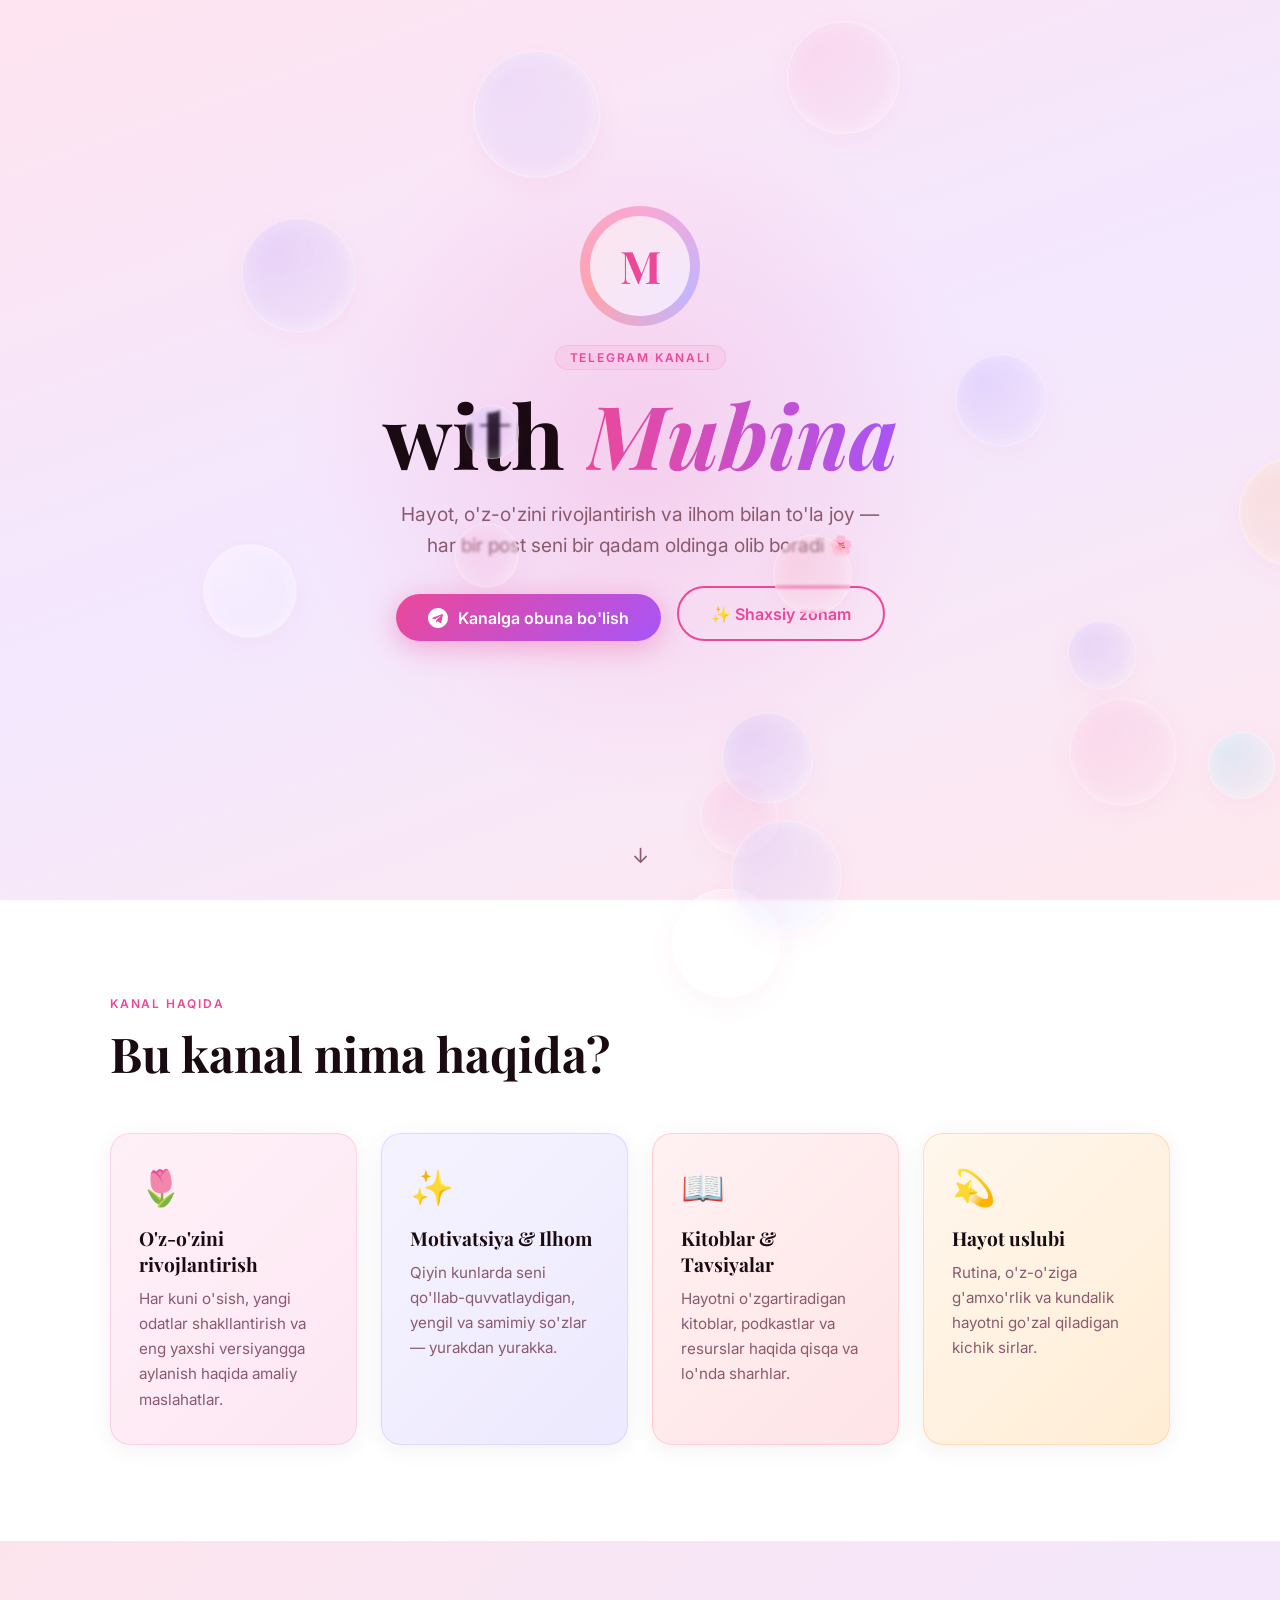
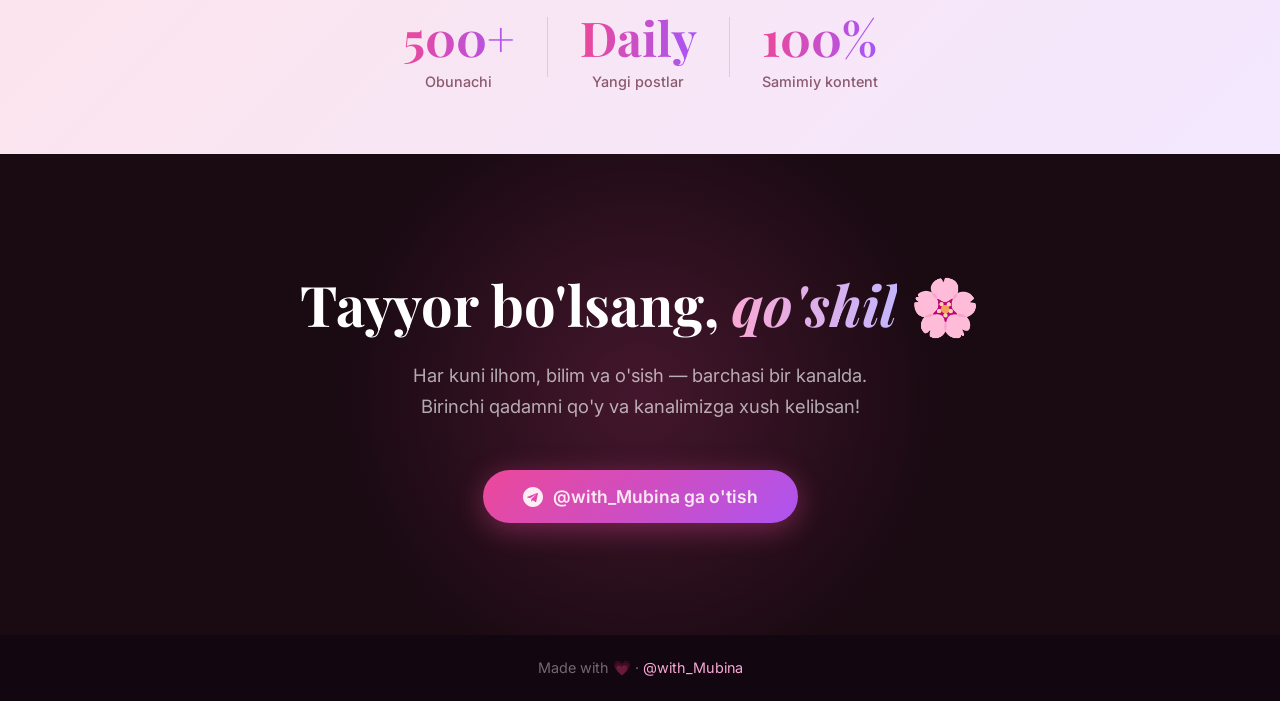
==== commit adc20171: "Replace old particles with large drifting soap bubbles on all pages - New bubbles.js: 16 large trans" ====
--- a/index.html
+++ b/index.html
@@ -10,12 +10,6 @@
   <link rel="stylesheet" href="style.css" />
 </head>
 <body>
-
-  <!-- Floating particles -->
-  <div class="particles" aria-hidden="true">
-    <span></span><span></span><span></span><span></span><span></span>
-    <span></span><span></span><span></span><span></span><span></span>
-  </div>
 
   <!-- Hero -->
   <section class="hero">
@@ -131,33 +125,7 @@
     );
     document.querySelectorAll('.card, .stats__item, .cta__title, .cta__text').forEach(el => observer.observe(el));
 
-    // Particle split on click
-    document.querySelectorAll('.particles span').forEach(span => {
-      span.style.pointerEvents = 'auto';
-      span.style.cursor = 'pointer';
-      span.addEventListener('click', function() {
-        const rect = this.getBoundingClientRect();
-        const cx = rect.left + rect.width / 2;
-        const cy = rect.top + rect.height / 2;
-        this.style.opacity = '0';
-        const colors = ['#f9a8d4','#c4b5fd','#fda4af','#fdba74','#a78bfa','#67e8f9','#fbbf24'];
-        const count = 3 + Math.floor(Math.random() * 4);
-        for (let i = 0; i < count; i++) {
-          const mini = document.createElement('div');
-          const size = 5 + Math.random() * 9;
-          mini.style.cssText = `position:fixed;left:${cx}px;top:${cy}px;width:${size}px;height:${size}px;border-radius:50%;background:${colors[Math.floor(Math.random()*colors.length)]};pointer-events:none;z-index:9999;transform:translate(-50%,-50%)`;
-          document.body.appendChild(mini);
-          const angle = (i / count) * Math.PI * 2 + Math.random() * 0.5;
-          const dist = 50 + Math.random() * 90;
-          const tx = Math.cos(angle) * dist, ty = Math.sin(angle) * dist;
-          mini.animate([
-            { transform: 'translate(-50%,-50%) scale(1)', opacity: 1 },
-            { transform: `translate(calc(-50% + ${tx}px),calc(-50% + ${ty}px)) scale(0)`, opacity: 0 }
-          ], { duration: 650 + Math.random() * 450, easing: 'ease-out' }).onfinish = () => mini.remove();
-        }
-        setTimeout(() => { this.style.opacity = ''; }, 1600);
-      });
-    });
   </script>
+  <script src="bubbles.js"></script>
 </body>
 </html>
--- a/style.css
+++ b/style.css
@@ -26,40 +26,29 @@
   min-height: 100vh;
 }
 
-/* ── Floating particles ── */
-.particles {
+/* ── Floating bubbles ── */
+.floating-bubble {
   position: fixed;
-  inset: 0;
-  pointer-events: none;
-  z-index: 0;
-  overflow: hidden;
-}
-
-.particles span {
-  position: absolute;
-  display: block;
+  top: 0; left: 0;
   border-radius: 50%;
-  animation: float linear infinite;
-  opacity: 0;
-}
-
-.particles span:nth-child(1)  { width:12px; height:12px; left:10%;  background:#f9a8d4; animation-duration:18s; animation-delay:0s;   }
-.particles span:nth-child(2)  { width: 8px; height: 8px; left:25%;  background:#c4b5fd; animation-duration:22s; animation-delay:-4s;  }
-.particles span:nth-child(3)  { width:16px; height:16px; left:40%;  background:#fda4af; animation-duration:16s; animation-delay:-8s;  }
-.particles span:nth-child(4)  { width: 6px; height: 6px; left:55%;  background:#fdba74; animation-duration:20s; animation-delay:-2s;  }
-.particles span:nth-child(5)  { width:10px; height:10px; left:70%;  background:#f9a8d4; animation-duration:24s; animation-delay:-6s;  }
-.particles span:nth-child(6)  { width:14px; height:14px; left:80%;  background:#c4b5fd; animation-duration:17s; animation-delay:-10s; }
-.particles span:nth-child(7)  { width: 7px; height: 7px; left:15%;  background:#fda4af; animation-duration:21s; animation-delay:-14s; }
-.particles span:nth-child(8)  { width:11px; height:11px; left:60%;  background:#f9a8d4; animation-duration:19s; animation-delay:-3s;  }
-.particles span:nth-child(9)  { width: 9px; height: 9px; left:35%;  background:#c4b5fd; animation-duration:23s; animation-delay:-7s;  }
-.particles span:nth-child(10) { width:13px; height:13px; left:90%;  background:#fda4af; animation-duration:15s; animation-delay:-11s; }
-
-@keyframes float {
-  0%   { transform: translateY(110vh) rotate(0deg);   opacity: 0; }
-  10%  { opacity: 0.6; }
-  90%  { opacity: 0.6; }
-  100% { transform: translateY(-10vh) rotate(720deg); opacity: 0; }
-}
+  pointer-events: auto;
+  cursor: pointer;
+  border: 1.5px solid rgba(255,255,255,0.45);
+  box-shadow:
+    inset 0 0 18px rgba(255,255,255,0.25),
+    inset -4px -4px 12px rgba(255,255,255,0.1),
+    0 6px 28px rgba(236,72,153,0.06);
+  z-index: 3;
+  backdrop-filter: blur(1.5px);
+  will-change: transform;
+  transition: filter 0.2s, border-color 0.2s;
+}
+.floating-bubble:hover {
+  filter: brightness(1.25) saturate(1.4);
+  border-color: rgba(255,255,255,0.7);
+  cursor: grab;
+}
+.floating-bubble:active { cursor: grabbing; }
 
 /* ── Hero ── */
 .hero {
@@ -1533,6 +1522,87 @@
 }
 
 /* ════════════════════════════════
+   BIRTHDAY CELEBRATION
+   ════════════════════════════════ */
+.birthday-overlay {
+  position: fixed; inset: 0; z-index: 10000;
+  display: flex; flex-direction: column;
+  align-items: center; justify-content: center;
+  background: rgba(10,5,20,0.88);
+  backdrop-filter: blur(6px);
+  pointer-events: none;
+  animation: bday-fade-in 0.6s ease forwards;
+}
+@keyframes bday-fade-in {
+  from { opacity: 0; }
+  to   { opacity: 1; }
+}
+.birthday-overlay.fade-out {
+  animation: bday-fade-out 1s ease forwards;
+}
+@keyframes bday-fade-out {
+  from { opacity: 1; }
+  to   { opacity: 0; pointer-events: none; }
+}
+
+.bday-title {
+  font-family: 'Playfair Display', serif;
+  font-size: clamp(2.5rem, 9vw, 6rem);
+  font-weight: 700;
+  color: #fff;
+  text-align: center;
+  line-height: 1.15;
+  text-shadow: 0 0 40px rgba(249,168,212,0.8), 0 0 80px rgba(196,181,253,0.5);
+  animation: bday-bounce 0.8s cubic-bezier(.36,.07,.19,.97) both 0.4s;
+}
+@keyframes bday-bounce {
+  0%   { transform: scale(0.3); opacity: 0; }
+  50%  { transform: scale(1.15); }
+  70%  { transform: scale(0.95); }
+  100% { transform: scale(1); opacity: 1; }
+}
+.bday-title em {
+  font-style: italic;
+  background: linear-gradient(90deg, #f9a8d4, #c4b5fd, #fcd34d, #f9a8d4);
+  background-size: 200%;
+  -webkit-background-clip: text; -webkit-text-fill-color: transparent; background-clip: text;
+  animation: rainbow-shift 2s linear infinite;
+}
+@keyframes rainbow-shift { to { background-position: 200% center; } }
+
+.bday-sub {
+  font-size: clamp(1rem, 3vw, 1.5rem);
+  color: rgba(255,255,255,0.8);
+  margin-top: 0.75rem;
+  text-align: center;
+  animation: bday-bounce 0.8s cubic-bezier(.36,.07,.19,.97) both 0.7s;
+}
+.bday-emojis {
+  font-size: clamp(2rem, 6vw, 3.5rem);
+  letter-spacing: 0.2em;
+  margin-top: 1.5rem;
+  animation: bday-bounce 0.8s cubic-bezier(.36,.07,.19,.97) both 1s;
+}
+.bday-close-hint {
+  position: absolute; bottom: 2rem;
+  font-size: 0.85rem; color: rgba(255,255,255,0.4);
+  animation: fade-up 1s ease both 2s;
+}
+
+/* Firework particles */
+.firework {
+  position: fixed;
+  pointer-events: none;
+  z-index: 10001;
+  border-radius: 50%;
+  animation: firework-burst linear forwards;
+}
+@keyframes firework-burst {
+  0%   { transform: translate(0,0) scale(1); opacity: 1; }
+  100% { opacity: 0; }
+}
+
+/* ════════════════════════════════
    RESPONSIVE ADDITIONS
    ════════════════════════════════ */
 @media (max-width: 640px) {
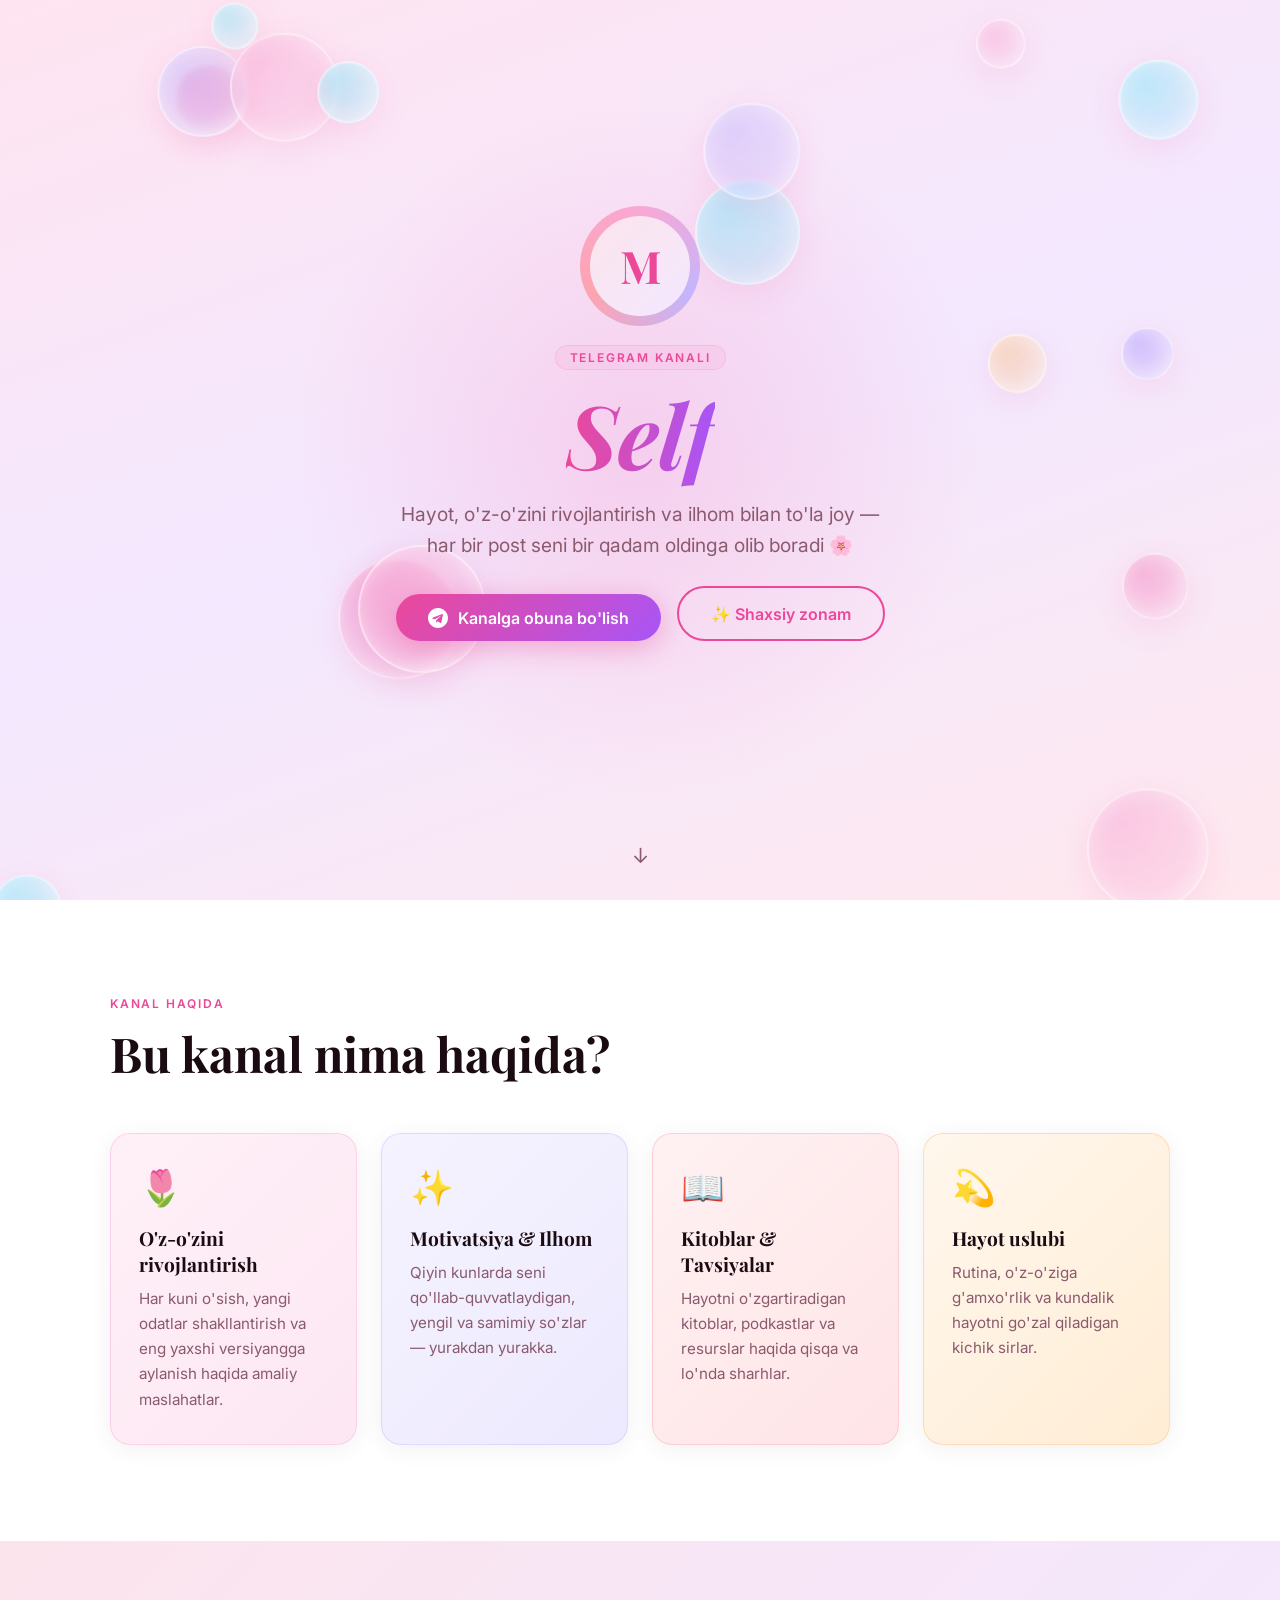
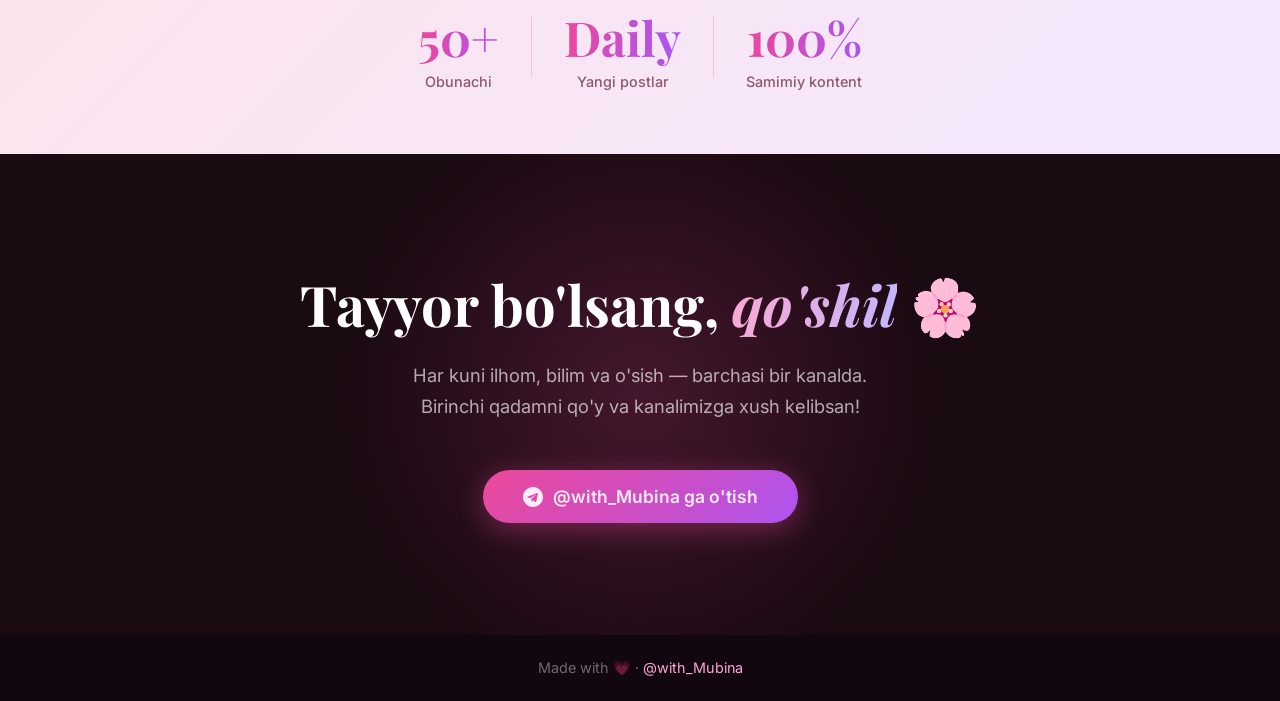
==== commit 0785c38b: "Update home page: channel name to "Self", subscribers to 50+ https://claude.ai/code/session_01SULhfn" ====
--- a/index.html
+++ b/index.html
@@ -20,7 +20,7 @@
         <div class="avatar__inner">M</div>
       </div>
       <p class="hero__label">Telegram kanali</p>
-      <h1 class="hero__title">with <em>Mubina</em></h1>
+      <h1 class="hero__title"><em>Self</em></h1>
       <p class="hero__subtitle">
         Hayot, o'z-o'zini rivojlantirish va ilhom bilan to'la joy —<br />
         har bir post seni bir qadam oldinga olib boradi 🌸
@@ -78,7 +78,7 @@
     <div class="container">
       <div class="stats__grid">
         <div class="stats__item">
-          <span class="stats__num">500+</span>
+          <span class="stats__num">50+</span>
           <span class="stats__label">Obunachi</span>
         </div>
         <div class="stats__divider" aria-hidden="true"></div>
--- a/style.css
+++ b/style.css
@@ -33,19 +33,19 @@
   border-radius: 50%;
   pointer-events: auto;
   cursor: pointer;
-  border: 1.5px solid rgba(255,255,255,0.45);
+  border: 2px solid rgba(255,255,255,0.55);
   box-shadow:
-    inset 0 0 18px rgba(255,255,255,0.25),
-    inset -4px -4px 12px rgba(255,255,255,0.1),
-    0 6px 28px rgba(236,72,153,0.06);
-  z-index: 3;
-  backdrop-filter: blur(1.5px);
+    inset 0 0 22px rgba(255,255,255,0.3),
+    inset -5px -5px 14px rgba(255,255,255,0.12),
+    0 8px 32px rgba(236,72,153,0.12);
+  z-index: 0;
+  backdrop-filter: blur(2px);
   will-change: transform;
   transition: filter 0.2s, border-color 0.2s;
 }
 .floating-bubble:hover {
-  filter: brightness(1.25) saturate(1.4);
-  border-color: rgba(255,255,255,0.7);
+  filter: brightness(1.2) saturate(1.5);
+  border-color: rgba(255,255,255,0.8);
   cursor: grab;
 }
 .floating-bubble:active { cursor: grabbing; }
@@ -84,7 +84,7 @@
 
 .hero__content {
   position: relative;
-  z-index: 1;
+  z-index: 2;
   display: flex;
   flex-direction: column;
   align-items: center;
@@ -223,6 +223,8 @@
 .about {
   padding: 6rem 1.25rem;
   background: #fff;
+  position: relative;
+  z-index: 2;
 }
 
 .section__label {
@@ -457,6 +459,8 @@
   justify-content: center;
   padding: 2rem 1.25rem;
 }
+
+.auth-wrap { position: relative; z-index: 1; }
 
 .auth-wrap {
   width: 100%;
@@ -573,7 +577,7 @@
 .dash-header {
   position: sticky;
   top: 0;
-  z-index: 100;
+  z-index: 10;
   background: rgba(255,255,255,0.9);
   backdrop-filter: blur(12px);
   border-bottom: 1px solid rgba(249,168,212,0.25);
@@ -652,7 +656,7 @@
 .btn-logout:hover { background: rgba(236,72,153,0.08); }
 
 /* Main */
-.dash-main { flex: 1; }
+.dash-main { flex: 1; position: relative; z-index: 1; }
 
 .dtab { display: none; }
 .dtab--active { display: block; }
@@ -1013,6 +1017,9 @@
 .draw-actions-top { display: flex; gap: 0.75rem; }
 
 /* ════ INSPIRATION ════ */
+#tab-inspire { position: relative; }
+#tab-inspire .dtab-inner { position: relative; z-index: 1; }
+
 .inspire-wrap { max-width: 600px; }
 .inspire-q {
   font-family: 'Playfair Display', serif;
@@ -1195,7 +1202,58 @@
 /* ════════════════════════════════
    BOY THEME
    ════════════════════════════════ */
-.theme-boy.dash-body { background: #0f172a; }
+.theme-boy.dash-body {
+  background: radial-gradient(ellipse at 20% 15%, #1e1b4b 0%, #0f172a 45%, #060914 100%);
+}
+/* Hide soap bubbles in boy theme (galaxy replaces them) */
+.theme-boy .floating-bubble { display: none !important; }
+
+/* ════ GALAXY BACKGROUND (boy theme) ════ */
+.galaxy-bg {
+  position: fixed; inset: 0;
+  pointer-events: none; z-index: 0; overflow: hidden;
+}
+.galaxy-star {
+  position: absolute; border-radius: 50%;
+  background: #fff;
+  box-shadow: 0 0 6px 1px rgba(255,255,255,0.7);
+  animation: galaxy-twinkle ease-in-out infinite;
+}
+@keyframes galaxy-twinkle {
+  0%, 100% { opacity: 0.2; transform: scale(0.7); }
+  50%      { opacity: 1;   transform: scale(1.2); }
+}
+.galaxy-sparkle {
+  position: absolute; color: #bfdbfe;
+  text-shadow: 0 0 10px rgba(147,197,253,0.9);
+  animation: galaxy-sparkle-pulse 3.5s ease-in-out infinite;
+}
+@keyframes galaxy-sparkle-pulse {
+  0%, 100% { opacity: 0.3; transform: scale(0.8) rotate(0deg); }
+  50%      { opacity: 1;   transform: scale(1.3) rotate(45deg); }
+}
+.galaxy-sun {
+  position: absolute; top: 8%; right: 10%;
+  width: 110px; height: 110px; border-radius: 50%;
+  background: radial-gradient(circle at 40% 40%, #fde68a, #f59e0b 60%, #ea580c);
+  box-shadow: 0 0 60px 20px rgba(245,158,11,0.45), 0 0 120px 40px rgba(234,88,12,0.25);
+  animation: galaxy-sun-glow 6s ease-in-out infinite;
+}
+@keyframes galaxy-sun-glow {
+  0%, 100% { box-shadow: 0 0 60px 20px rgba(245,158,11,0.45), 0 0 120px 40px rgba(234,88,12,0.25); }
+  50%      { box-shadow: 0 0 80px 30px rgba(245,158,11,0.6),  0 0 150px 55px rgba(234,88,12,0.35); }
+}
+.galaxy-moon {
+  position: absolute; bottom: 12%; left: 8%;
+  width: 80px; height: 80px; border-radius: 50%;
+  background: radial-gradient(circle at 35% 35%, #f8fafc, #cbd5e1 65%, #94a3b8);
+  box-shadow: 0 0 45px 12px rgba(203,213,225,0.4), inset -10px -8px 0 rgba(100,116,139,0.35);
+  animation: galaxy-moon-glow 7s ease-in-out infinite;
+}
+@keyframes galaxy-moon-glow {
+  0%, 100% { box-shadow: 0 0 45px 12px rgba(203,213,225,0.4), inset -10px -8px 0 rgba(100,116,139,0.35); }
+  50%      { box-shadow: 0 0 65px 20px rgba(203,213,225,0.6), inset -10px -8px 0 rgba(100,116,139,0.35); }
+}
 .theme-boy .dash-header {
   background: rgba(15,23,42,0.92);
   border-bottom-color: rgba(59,130,246,0.2);
@@ -1298,32 +1356,7 @@
   100% { opacity:0; transform: translateY(-35px) scale(1.2) rotate(30deg); }
 }
 
-.rocket-deco {
-  position: fixed; top: 14px; font-size: 1.4rem;
-  pointer-events: none; z-index: 99;
-  animation: rocket-cross 10s linear infinite;
-}
-@keyframes rocket-cross {
-  0%   { left: -50px; opacity:0; transform: rotate(-20deg); }
-  5%   { opacity:1; }
-  95%  { opacity:1; }
-  100% { left: calc(100vw + 50px); opacity:0; transform: rotate(-20deg); }
-}
-
-/* Star trail behind rocket */
-.star-trail {
-  position: fixed; top: 18px; font-size: 0.6rem;
-  pointer-events: none; z-index: 99; color: #fbbf24;
-  animation: star-trail-cross 10s linear infinite;
-}
-.star-trail:nth-child(2) { animation-delay: -0.15s; font-size: 0.5rem; top: 24px; }
-.star-trail:nth-child(3) { animation-delay: -0.3s; font-size: 0.45rem; top: 20px; }
-@keyframes star-trail-cross {
-  0%   { left: -90px; opacity:0; }
-  5%   { opacity:0.8; }
-  95%  { opacity:0.8; }
-  100% { left: calc(100vw + 10px); opacity:0; }
-}
+/* Rocket and trail are now JS/canvas based */
 
 /* ════════════════════════════════
    HEART RAIN
@@ -1416,52 +1449,145 @@
 /* ════════════════════════════════
    CHAT
    ════════════════════════════════ */
-.chat-wrap {
-  max-width: 700px;
-  display: flex; flex-direction: column; gap: 1rem;
-  height: calc(100vh - 200px); min-height: 420px;
-}
-.chat-admin-notice {
-  background: linear-gradient(135deg, #fff0f7, #f5f3ff);
-  border: 1.5px solid rgba(236,72,153,0.2);
-  border-radius: 14px;
+/* DM-style chat layout */
+.dtab-inner--chat {
+  display: flex; gap: 0; padding: 0;
+  height: calc(100vh - 130px); min-height: 480px;
+  max-width: 100%; overflow: hidden;
+  border-radius: var(--radius);
+  background: rgba(255,255,255,0.6);
+  border: 1px solid rgba(249,168,212,0.2);
+  backdrop-filter: blur(10px);
+}
+.theme-boy .dtab-inner--chat { background: rgba(15,24,44,0.8); border-color: rgba(59,130,246,0.15); }
+
+/* DM Sidebar */
+.dm-sidebar {
+  width: 280px; min-width: 260px; flex-shrink: 0;
+  border-right: 1px solid rgba(249,168,212,0.25);
+  display: flex; flex-direction: column;
+  background: rgba(255,247,250,0.8);
+}
+.theme-boy .dm-sidebar { background: rgba(15,23,42,0.9); border-color: rgba(59,130,246,0.15); }
+
+.dm-sidebar__head {
+  padding: 1.1rem 1.2rem 0.9rem;
+  border-bottom: 1px solid rgba(249,168,212,0.2);
+  flex-shrink: 0;
+}
+.dm-sidebar__title { font-weight: 700; font-size: 1.05rem; color: var(--text); }
+.theme-boy .dm-sidebar__title { color: #e2e8f0; }
+
+.dm-list { flex: 1; overflow-y: auto; }
+
+.dm-empty { padding: 2rem 1rem; text-align: center; color: var(--text-muted); font-size: 0.85rem; }
+
+.dm-item {
+  display: flex; align-items: center; gap: 0.75rem;
+  padding: 0.85rem 1.1rem; cursor: pointer;
+  border-bottom: 1px solid rgba(249,168,212,0.1);
+  transition: background 0.15s;
+}
+.dm-item:hover { background: rgba(249,168,212,0.12); }
+.dm-item.active { background: rgba(236,72,153,0.1); border-left: 3px solid var(--pink-deep); }
+.theme-boy .dm-item:hover { background: rgba(59,130,246,0.08); }
+.theme-boy .dm-item.active { background: rgba(59,130,246,0.12); border-left-color: #3b82f6; }
+
+.dm-item__avatar {
+  width: 42px; height: 42px; border-radius: 50%; flex-shrink: 0;
+  background: linear-gradient(135deg, var(--pink), var(--lavender));
+  display: flex; align-items: center; justify-content: center;
+  font-weight: 700; font-size: 1.1rem; color: var(--pink-deep);
+}
+.theme-boy .dm-item__avatar { background: linear-gradient(135deg, #3b82f6, #6366f1); color: #fff; }
+
+.dm-item__info { flex: 1; min-width: 0; }
+.dm-item__name { font-weight: 600; font-size: 0.9rem; color: var(--text); white-space: nowrap; overflow: hidden; text-overflow: ellipsis; }
+.dm-item__preview { font-size: 0.78rem; color: var(--text-muted); white-space: nowrap; overflow: hidden; text-overflow: ellipsis; margin-top: 2px; }
+.dm-item__time { font-size: 0.7rem; color: var(--text-muted); flex-shrink: 0; }
+.theme-boy .dm-item__name { color: #e2e8f0; }
+
+/* Chat main */
+.chat-main {
+  flex: 1; display: flex; flex-direction: column;
+  min-width: 0; padding: 0;
+}
+
+.chat-main-header {
+  display: flex; align-items: center; gap: 0.85rem;
   padding: 0.9rem 1.2rem;
-  font-size: 0.88rem; color: var(--text-muted);
-  display: flex; align-items: center; gap: 0.6rem;
+  border-bottom: 1px solid rgba(249,168,212,0.2);
+  background: rgba(255,255,255,0.5);
   flex-shrink: 0;
 }
-.theme-boy .chat-admin-notice { background: linear-gradient(135deg, #1e293b, #0f2040); border-color: rgba(59,130,246,0.2); color: #94a3b8; }
-
-.chat-threads-bar {
-  display: flex; gap: 0.5rem; flex-wrap: wrap;
-  padding: 0.5rem; background: rgba(255,255,255,0.5);
-  border: 1px solid rgba(249,168,212,0.2); border-radius: 12px;
-  flex-shrink: 0;
-}
-.thread-chip {
-  padding: 0.3rem 0.8rem; border-radius: 100px;
-  font-size: 0.8rem; font-weight: 600; cursor: pointer;
-  border: 1.5px solid rgba(236,72,153,0.2);
-  background: #fff; color: var(--text-muted);
+.theme-boy .chat-main-header { background: rgba(15,23,42,0.5); border-color: rgba(59,130,246,0.15); }
+
+.chat-main-avatar {
+  width: 38px; height: 38px; border-radius: 50%;
+  background: linear-gradient(135deg, var(--pink-deep), #a855f7);
+  display: flex; align-items: center; justify-content: center;
+  font-weight: 700; color: #fff; font-size: 1rem; flex-shrink: 0;
+}
+.chat-main-name { font-weight: 700; font-size: 0.95rem; color: var(--text); }
+.chat-main-status { font-size: 0.73rem; color: var(--text-muted); }
+.theme-boy .chat-main-name { color: #e2e8f0; }
+
+.chat-pick-hint {
+  flex: 1; display: flex; flex-direction: column;
+  align-items: center; justify-content: center; gap: 0.5rem;
+  color: var(--text-muted); font-size: 0.95rem;
+}
+
+/* Sticker picker */
+.sticker-picker {
+  padding: 0.6rem; background: #fff;
+  border: 1px solid rgba(249,168,212,0.3); border-radius: 12px;
+  margin: 0 1rem; flex-shrink: 0;
+  box-shadow: 0 4px 20px rgba(236,72,153,0.12);
+}
+.theme-boy .sticker-picker { background: #1e293b; border-color: rgba(59,130,246,0.2); }
+.sticker-grid { display: flex; flex-wrap: wrap; gap: 2px; }
+.sticker-btn {
+  width: 36px; height: 36px; display: flex; align-items: center; justify-content: center;
+  font-size: 1.3rem; background: none; border: none; cursor: pointer; border-radius: 8px;
+  transition: background 0.12s;
+}
+.sticker-btn:hover { background: rgba(249,168,212,0.25); }
+.theme-boy .sticker-btn:hover { background: rgba(59,130,246,0.15); }
+
+/* Chat icon buttons */
+.chat-icon-btn {
+  width: 38px; height: 38px; border-radius: 50%; flex-shrink: 0;
+  display: flex; align-items: center; justify-content: center;
+  font-size: 1.2rem; background: rgba(249,168,212,0.15);
+  border: 1.5px solid rgba(249,168,212,0.3); cursor: pointer;
   transition: all 0.15s;
 }
-.thread-chip:hover, .thread-chip.active {
-  background: rgba(236,72,153,0.1); border-color: var(--pink-deep); color: var(--pink-deep);
-}
-.theme-boy .chat-threads-bar { background: rgba(30,41,59,0.5); border-color: rgba(59,130,246,0.15); }
-.theme-boy .thread-chip { background: #1e293b; border-color: rgba(59,130,246,0.2); color: #94a3b8; }
-.theme-boy .thread-chip:hover, .theme-boy .thread-chip.active { background: rgba(59,130,246,0.12); border-color: #3b82f6; color: #60a5fa; }
+.chat-icon-btn:hover { background: rgba(236,72,153,0.15); border-color: var(--pink-deep); }
+.theme-boy .chat-icon-btn { background: rgba(59,130,246,0.1); border-color: rgba(59,130,246,0.2); }
+
+/* Image preview in input area */
+.chat-img-preview-wrap {
+  display: flex; align-items: center; gap: 0.5rem;
+  padding: 0.4rem 1rem; flex-shrink: 0;
+}
+.chat-img-preview-thumb { height: 52px; border-radius: 8px; object-fit: cover; }
+.chat-img-remove {
+  background: none; border: none; font-size: 1.1rem; cursor: pointer; color: #e53e3e;
+}
+
+/* Chat bubble image/sticker */
+.chat-bubble-img {
+  max-width: 220px; max-height: 220px; border-radius: 12px; display: block; cursor: pointer;
+}
+.chat-bubble-sticker { font-size: 2.8rem; line-height: 1; }
 
 .chat-msg-list {
   flex: 1; overflow-y: auto;
   display: flex; flex-direction: column; gap: 0.65rem;
   padding: 1.1rem;
-  background: rgba(255,255,255,0.6);
-  border: 1px solid rgba(249,168,212,0.2);
-  border-radius: var(--radius);
-  backdrop-filter: blur(8px);
-}
-.theme-boy .chat-msg-list { background: rgba(30,41,59,0.6); border-color: rgba(59,130,246,0.15); }
+}
+.theme-boy .chat-msg-list { background: transparent; }
 
 .chat-empty { text-align: center; padding: 3rem 1rem; color: var(--text-muted); }
 .chat-empty .chat-empty__icon { font-size: 3rem; margin-bottom: 0.75rem; }
@@ -1491,7 +1617,8 @@
 
 .chat-msg__time { font-size: 0.68rem; color: var(--text-muted); margin-top: 3px; padding: 0 6px; }
 
-.chat-input-row { display: flex; gap: 0.7rem; flex-shrink: 0; }
+.chat-input-row { display: flex; gap: 0.7rem; flex-shrink: 0; padding: 0.75rem 1rem; border-top: 1px solid rgba(249,168,212,0.2); align-items: center; }
+.theme-boy .chat-input-row { border-top-color: rgba(59,130,246,0.15); }
 .chat-input {
   flex: 1; padding: 0.75rem 1.1rem;
   border: 1.5px solid rgba(236,72,153,0.25);
@@ -1607,6 +1734,7 @@
    ════════════════════════════════ */
 @media (max-width: 640px) {
   .coin-balance { font-size: 0.75rem; padding: 0.2rem 0.55rem; }
-  .chat-wrap { height: calc(100vh - 180px); }
+  .dtab-inner--chat { height: calc(100vh - 120px); flex-direction: column; }
+  .dm-sidebar { width: 100%; min-width: unset; height: 200px; border-right: none; border-bottom: 1px solid rgba(249,168,212,0.2); }
   .chat-msg { max-width: 90%; }
 }
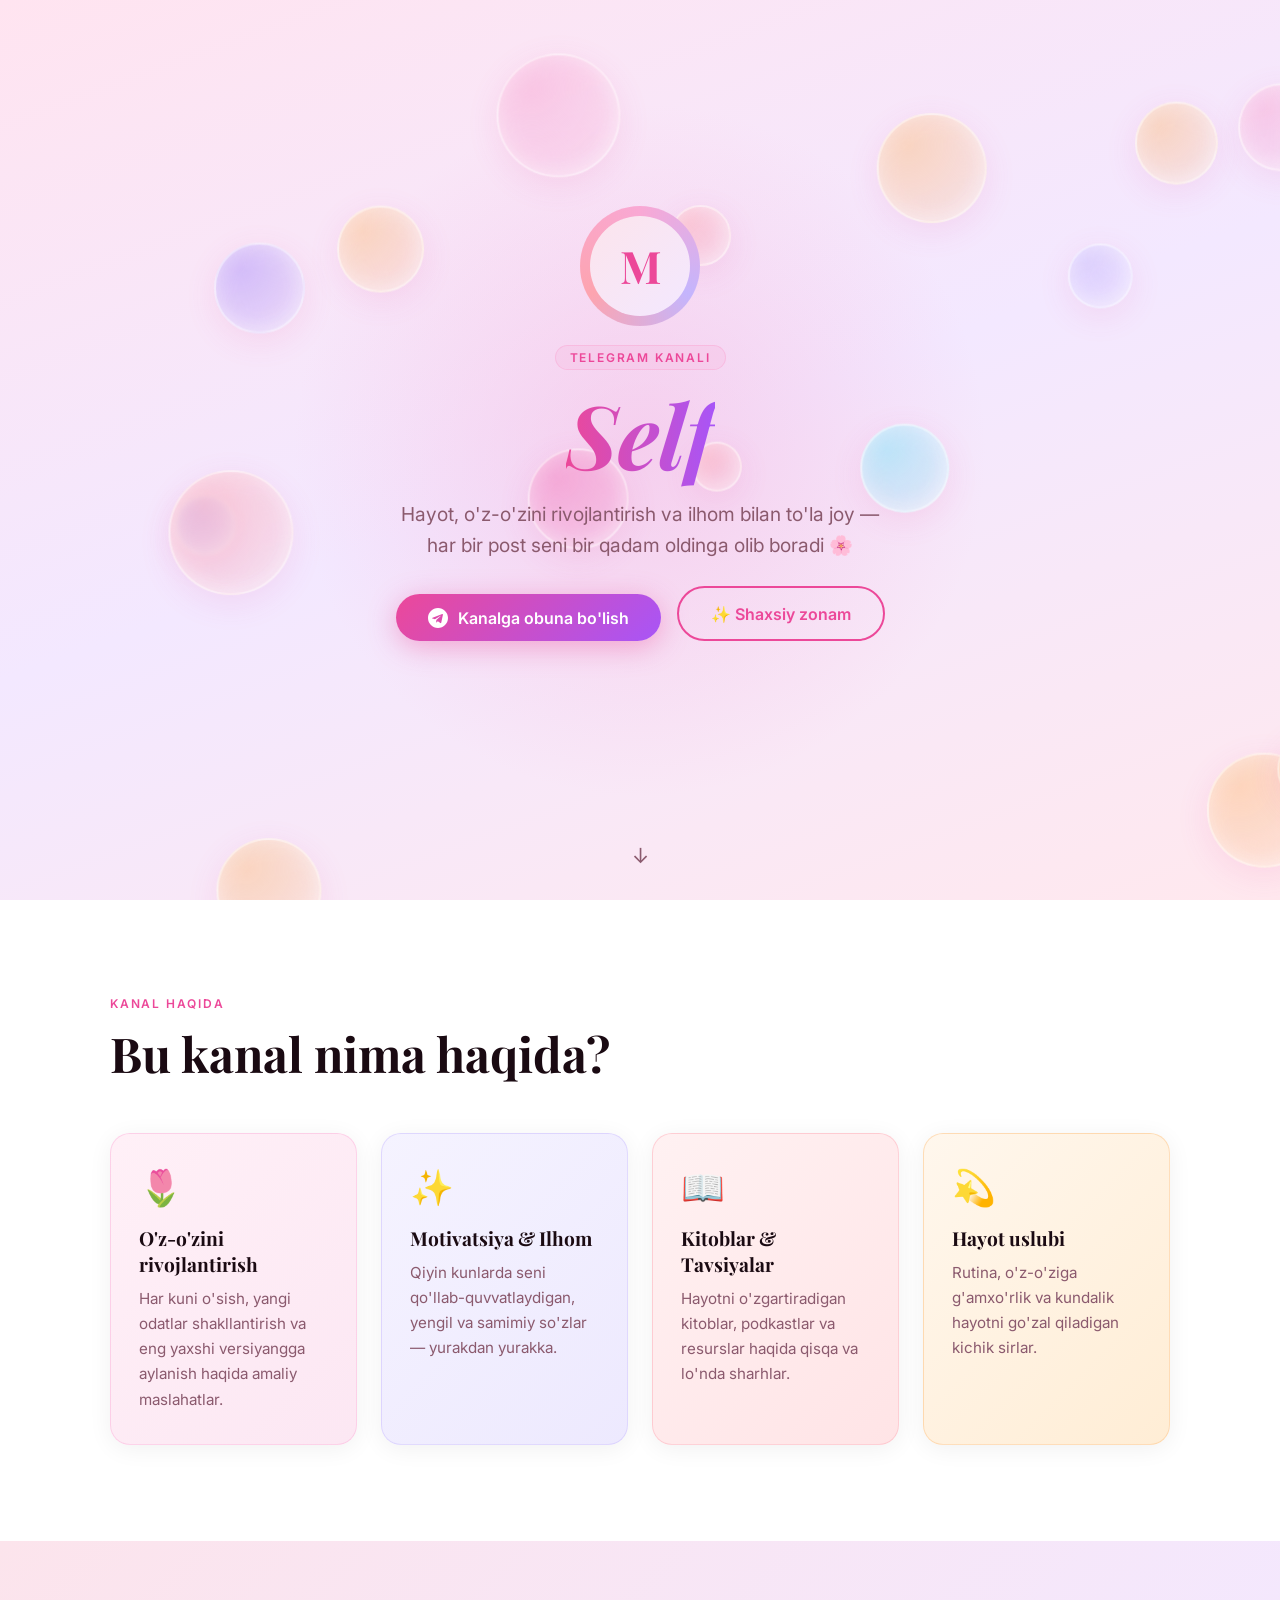
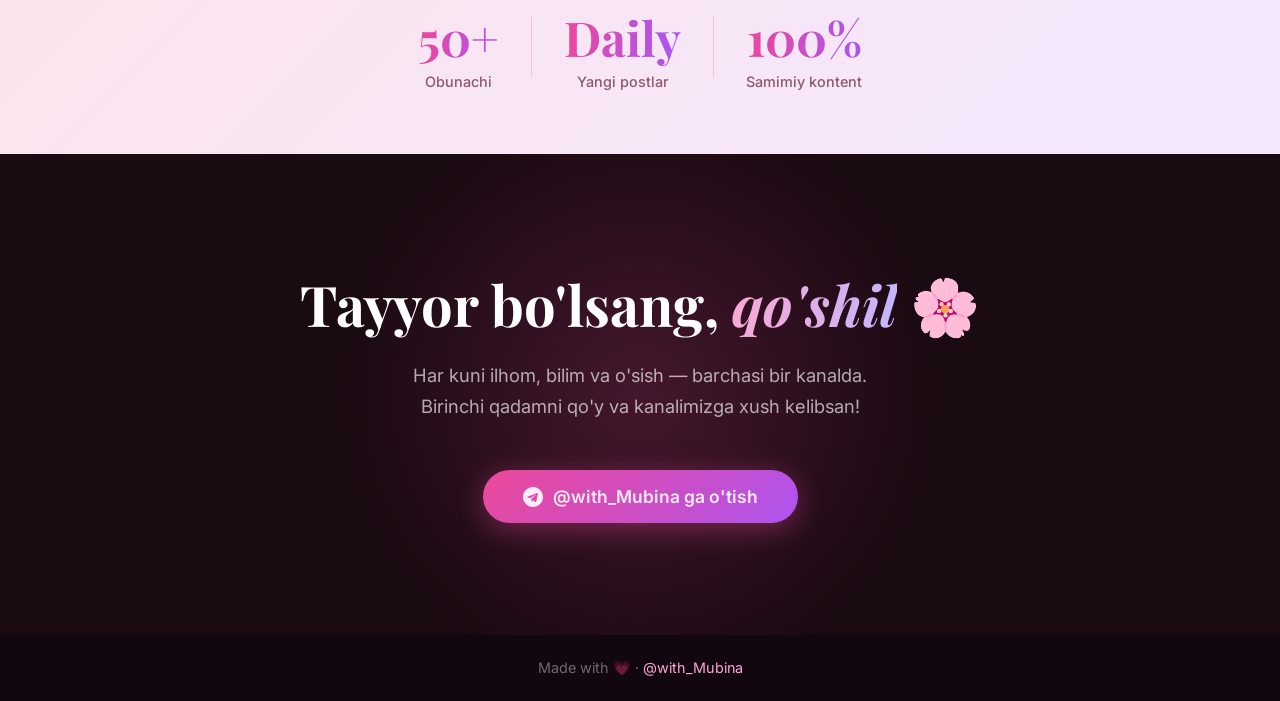
==== commit 5f35e806: "Add cache-busting version query to CSS/JS assets Forces browsers to load fresh style.css, bubbles.js" ====
--- a/index.html
+++ b/index.html
@@ -7,7 +7,7 @@
   <link rel="preconnect" href="https://fonts.googleapis.com" />
   <link rel="preconnect" href="https://fonts.gstatic.com" crossorigin />
   <link href="https://fonts.googleapis.com/css2?family=Playfair+Display:ital,wght@0,400;0,700;1,400&family=Inter:wght@300;400;500;600&display=swap" rel="stylesheet" />
-  <link rel="stylesheet" href="style.css" />
+  <link rel="stylesheet" href="style.css?v=20260613" />
 </head>
 <body>
 
@@ -126,6 +126,6 @@
     document.querySelectorAll('.card, .stats__item, .cta__title, .cta__text').forEach(el => observer.observe(el));
 
   </script>
-  <script src="bubbles.js"></script>
+  <script src="bubbles.js?v=20260613"></script>
 </body>
 </html>
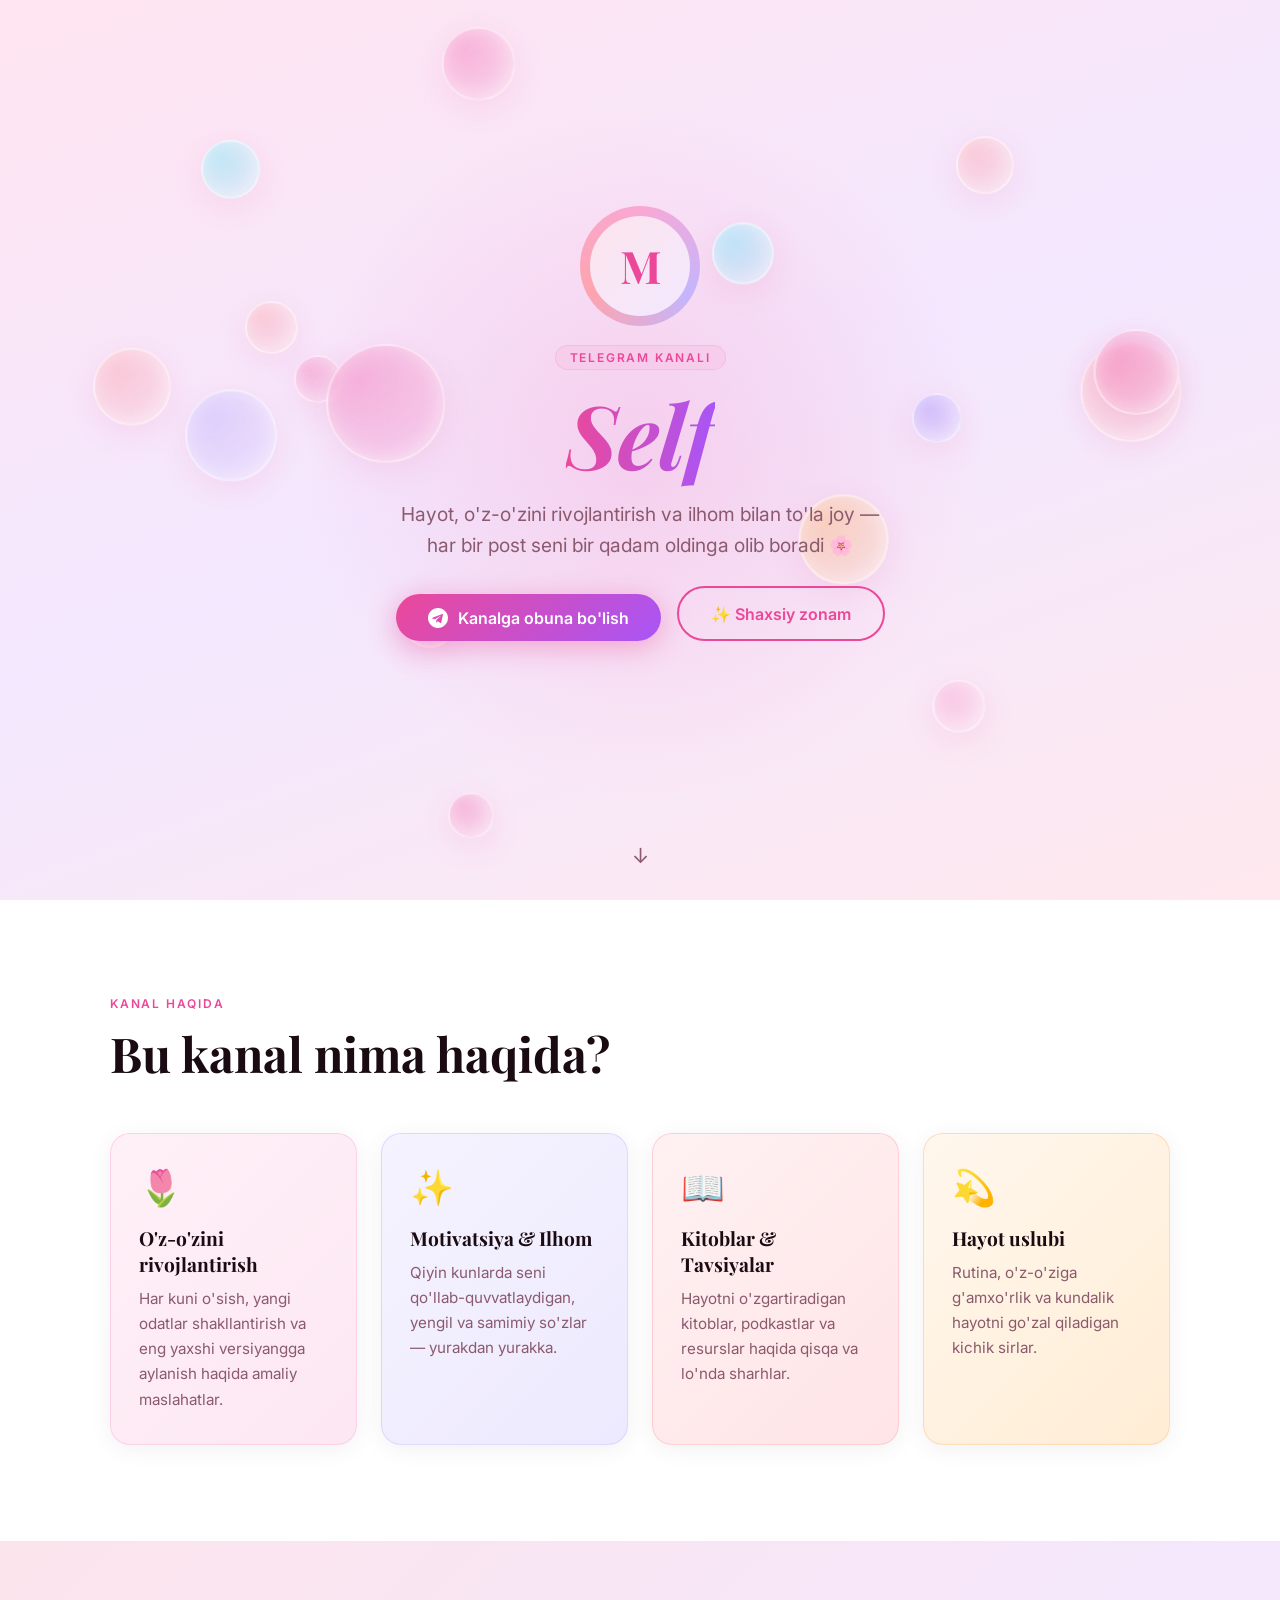
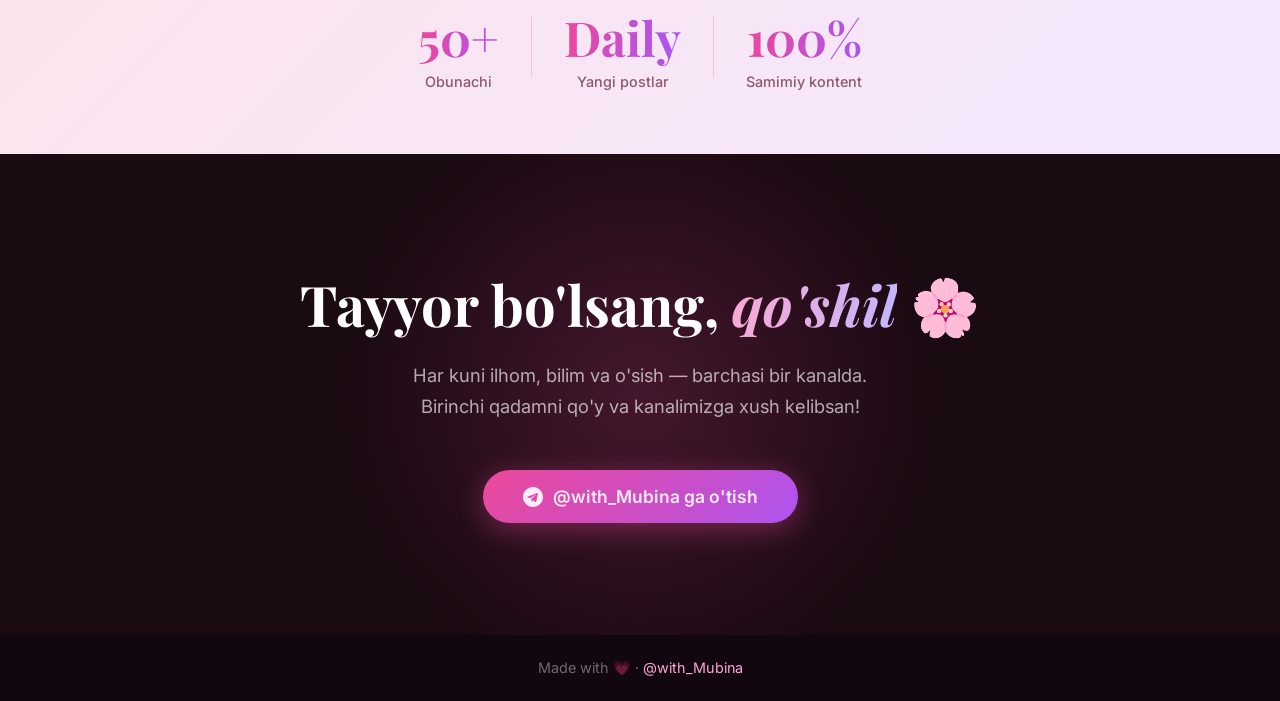
==== commit d631d1c6: "Girl theme: replace bubbles with sky scene (sun, clouds, birds) → rainy after 3min - Removed soap bu" ====
--- a/index.html
+++ b/index.html
@@ -7,7 +7,7 @@
   <link rel="preconnect" href="https://fonts.googleapis.com" />
   <link rel="preconnect" href="https://fonts.gstatic.com" crossorigin />
   <link href="https://fonts.googleapis.com/css2?family=Playfair+Display:ital,wght@0,400;0,700;1,400&family=Inter:wght@300;400;500;600&display=swap" rel="stylesheet" />
-  <link rel="stylesheet" href="style.css?v=20260613" />
+  <link rel="stylesheet" href="style.css?v=20260613b" />
 </head>
 <body>
 
@@ -126,6 +126,6 @@
     document.querySelectorAll('.card, .stats__item, .cta__title, .cta__text').forEach(el => observer.observe(el));
 
   </script>
-  <script src="bubbles.js?v=20260613"></script>
+  <script src="bubbles.js?v=20260613b"></script>
 </body>
 </html>
--- a/style.css
+++ b/style.css
@@ -1197,6 +1197,91 @@
   background: linear-gradient(135deg, #fff0f7, #f5f3ff);
   color: var(--pink-deep);
   box-shadow: 0 2px 12px rgba(236,72,153,0.15);
+}
+
+/* ════ GIRL SKY SCENE ════ */
+/* Hide soap bubbles in girl theme (sky scene replaces them) */
+.theme-girl .floating-bubble { display: none !important; }
+
+.girl-sky {
+  position: fixed; inset: 0; z-index: 0;
+  pointer-events: none; overflow: hidden;
+  transition: background 3s ease;
+}
+/* Gloomy tint when rainy */
+.girl-sky.rainy {
+  background: linear-gradient(180deg, rgba(90,100,120,0.30), rgba(70,80,105,0.42));
+}
+
+/* Sun */
+.gsky-sun {
+  position: absolute; top: 7%; right: 9%;
+  width: 90px; height: 90px; border-radius: 50%;
+  background: radial-gradient(circle at 40% 40%, #fff7cc, #ffd23f 60%, #ffb703);
+  box-shadow: 0 0 50px 16px rgba(255,210,63,0.5), 0 0 90px 30px rgba(255,183,3,0.25);
+  animation: gsky-sun-pulse 6s ease-in-out infinite;
+  transition: opacity 3s ease, transform 3s ease;
+}
+@keyframes gsky-sun-pulse {
+  0%,100% { box-shadow: 0 0 50px 16px rgba(255,210,63,0.5), 0 0 90px 30px rgba(255,183,3,0.25); }
+  50%     { box-shadow: 0 0 70px 24px rgba(255,210,63,0.65),0 0 120px 45px rgba(255,183,3,0.35); }
+}
+.girl-sky.rainy .gsky-sun { opacity: 0; transform: translateY(-40px); }
+
+/* Clouds */
+.gsky-cloud {
+  position: absolute; left: -160px;
+  width: 100px; height: 34px; background: #fff; border-radius: 100px;
+  opacity: 0.92; filter: drop-shadow(0 6px 10px rgba(120,120,150,0.12));
+  animation-name: gsky-drift; animation-timing-function: linear; animation-iteration-count: infinite;
+  transition: background 3s ease, opacity 3s ease;
+}
+.gsky-cloud::before, .gsky-cloud::after {
+  content: ''; position: absolute; background: #fff; border-radius: 50%;
+  transition: background 3s ease;
+}
+.gsky-cloud::before { width: 50px; height: 50px; top: -22px; left: 16px; }
+.gsky-cloud::after  { width: 36px; height: 36px; top: -14px; right: 16px; }
+@keyframes gsky-drift {
+  from { left: -160px; }
+  to   { left: calc(100% + 160px); }
+}
+/* Rainy → grey, heavier clouds */
+.girl-sky.rainy .gsky-cloud,
+.girl-sky.rainy .gsky-cloud::before,
+.girl-sky.rainy .gsky-cloud::after { background: #8b95a3; }
+.girl-sky.rainy .gsky-cloud { opacity: 0.96; }
+
+/* Birds */
+.gsky-bird {
+  position: absolute; left: -40px; width: 24px; height: 12px;
+  color: rgba(80,70,90,0.6);
+  animation-name: gsky-fly; animation-timing-function: linear; animation-iteration-count: infinite;
+  transition: opacity 2.5s ease;
+}
+.gsky-bird svg { width: 100%; height: 100%; display: block; animation: gsky-flap 0.5s ease-in-out infinite; }
+@keyframes gsky-fly {
+  0%   { left: -40px; transform: translateY(0); }
+  50%  { transform: translateY(-22px); }
+  100% { left: calc(100% + 40px); transform: translateY(0); }
+}
+@keyframes gsky-flap {
+  0%,100% { transform: scaleY(1); }
+  50%     { transform: scaleY(0.6); }
+}
+/* Birds fly away when it turns rainy */
+.girl-sky.rainy .gsky-bird { opacity: 0; }
+
+/* Rain */
+.gsky-drop {
+  position: absolute; top: -24px; width: 2px; height: 18px; border-radius: 2px;
+  background: linear-gradient(to bottom, rgba(174,194,224,0), rgba(174,194,224,0.85));
+  opacity: 0; animation-name: gsky-rain; animation-timing-function: linear; animation-iteration-count: infinite;
+}
+.girl-sky.rainy .gsky-drop { opacity: 1; }
+@keyframes gsky-rain {
+  0%   { transform: translateY(0); }
+  100% { transform: translateY(108vh); }
 }
 
 /* ════════════════════════════════
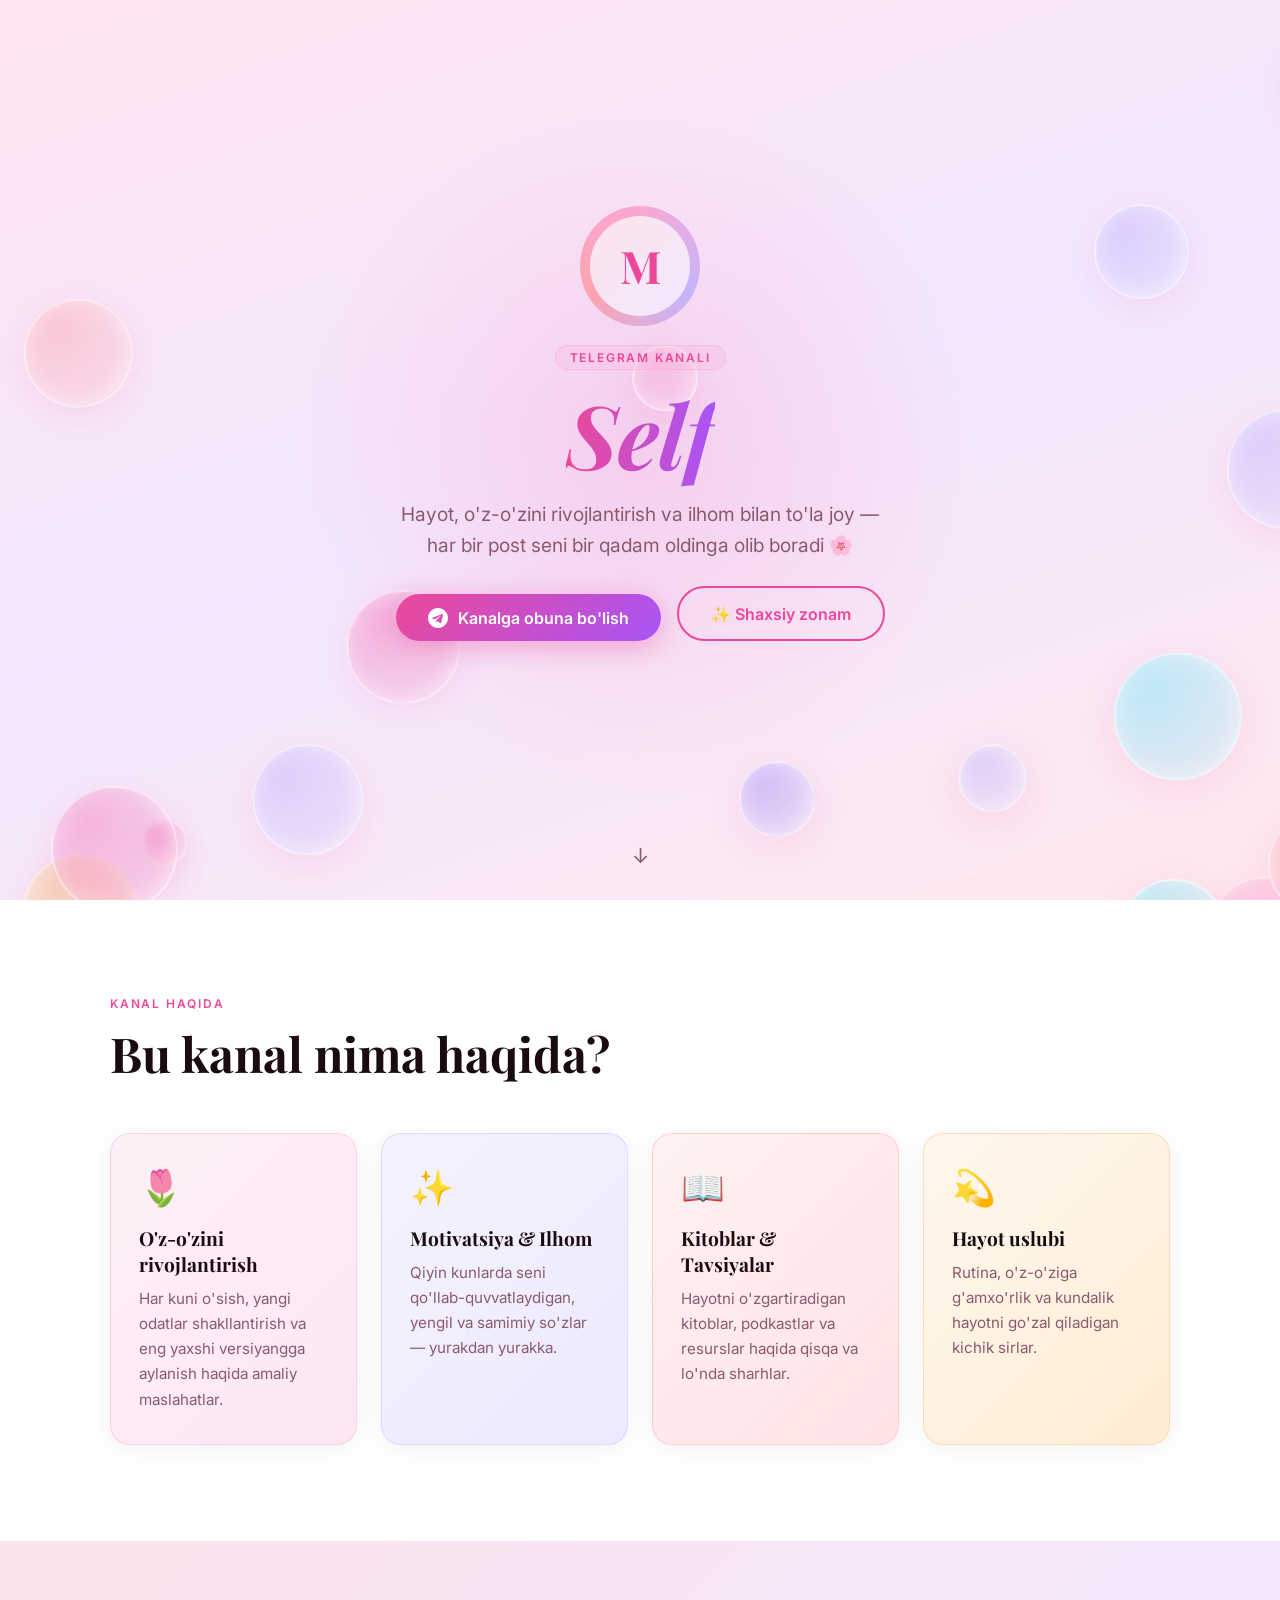
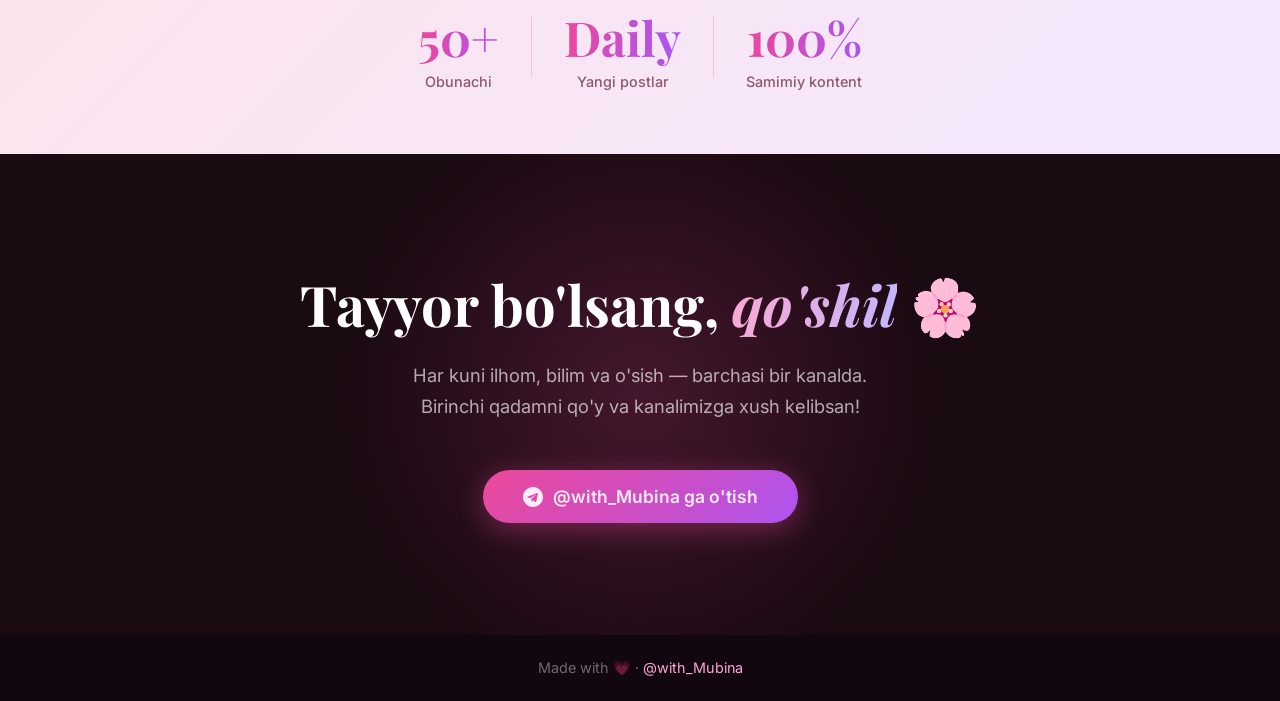
==== commit 3b6a0f93: "Add pastel sky gradient to girl scene; grey gloom when rainy https://claude.ai/code/session_01SULhfn" ====
--- a/index.html
+++ b/index.html
@@ -7,7 +7,7 @@
   <link rel="preconnect" href="https://fonts.googleapis.com" />
   <link rel="preconnect" href="https://fonts.gstatic.com" crossorigin />
   <link href="https://fonts.googleapis.com/css2?family=Playfair+Display:ital,wght@0,400;0,700;1,400&family=Inter:wght@300;400;500;600&display=swap" rel="stylesheet" />
-  <link rel="stylesheet" href="style.css?v=20260613b" />
+  <link rel="stylesheet" href="style.css?v=20260613c" />
 </head>
 <body>
 
--- a/style.css
+++ b/style.css
@@ -1206,11 +1206,13 @@
 .girl-sky {
   position: fixed; inset: 0; z-index: 0;
   pointer-events: none; overflow: hidden;
+  /* Soft pastel daytime sky: blue up top fading to a warm pink horizon */
+  background: linear-gradient(180deg, #b8e4ff 0%, #d8f1ff 38%, #fde7f1 78%, #fff3f7 100%);
   transition: background 3s ease;
 }
-/* Gloomy tint when rainy */
+/* Gloomy grey sky when rainy */
 .girl-sky.rainy {
-  background: linear-gradient(180deg, rgba(90,100,120,0.30), rgba(70,80,105,0.42));
+  background: linear-gradient(180deg, #5f6a7d 0%, #7c8696 50%, #98a1b0 100%);
 }
 
 /* Sun */
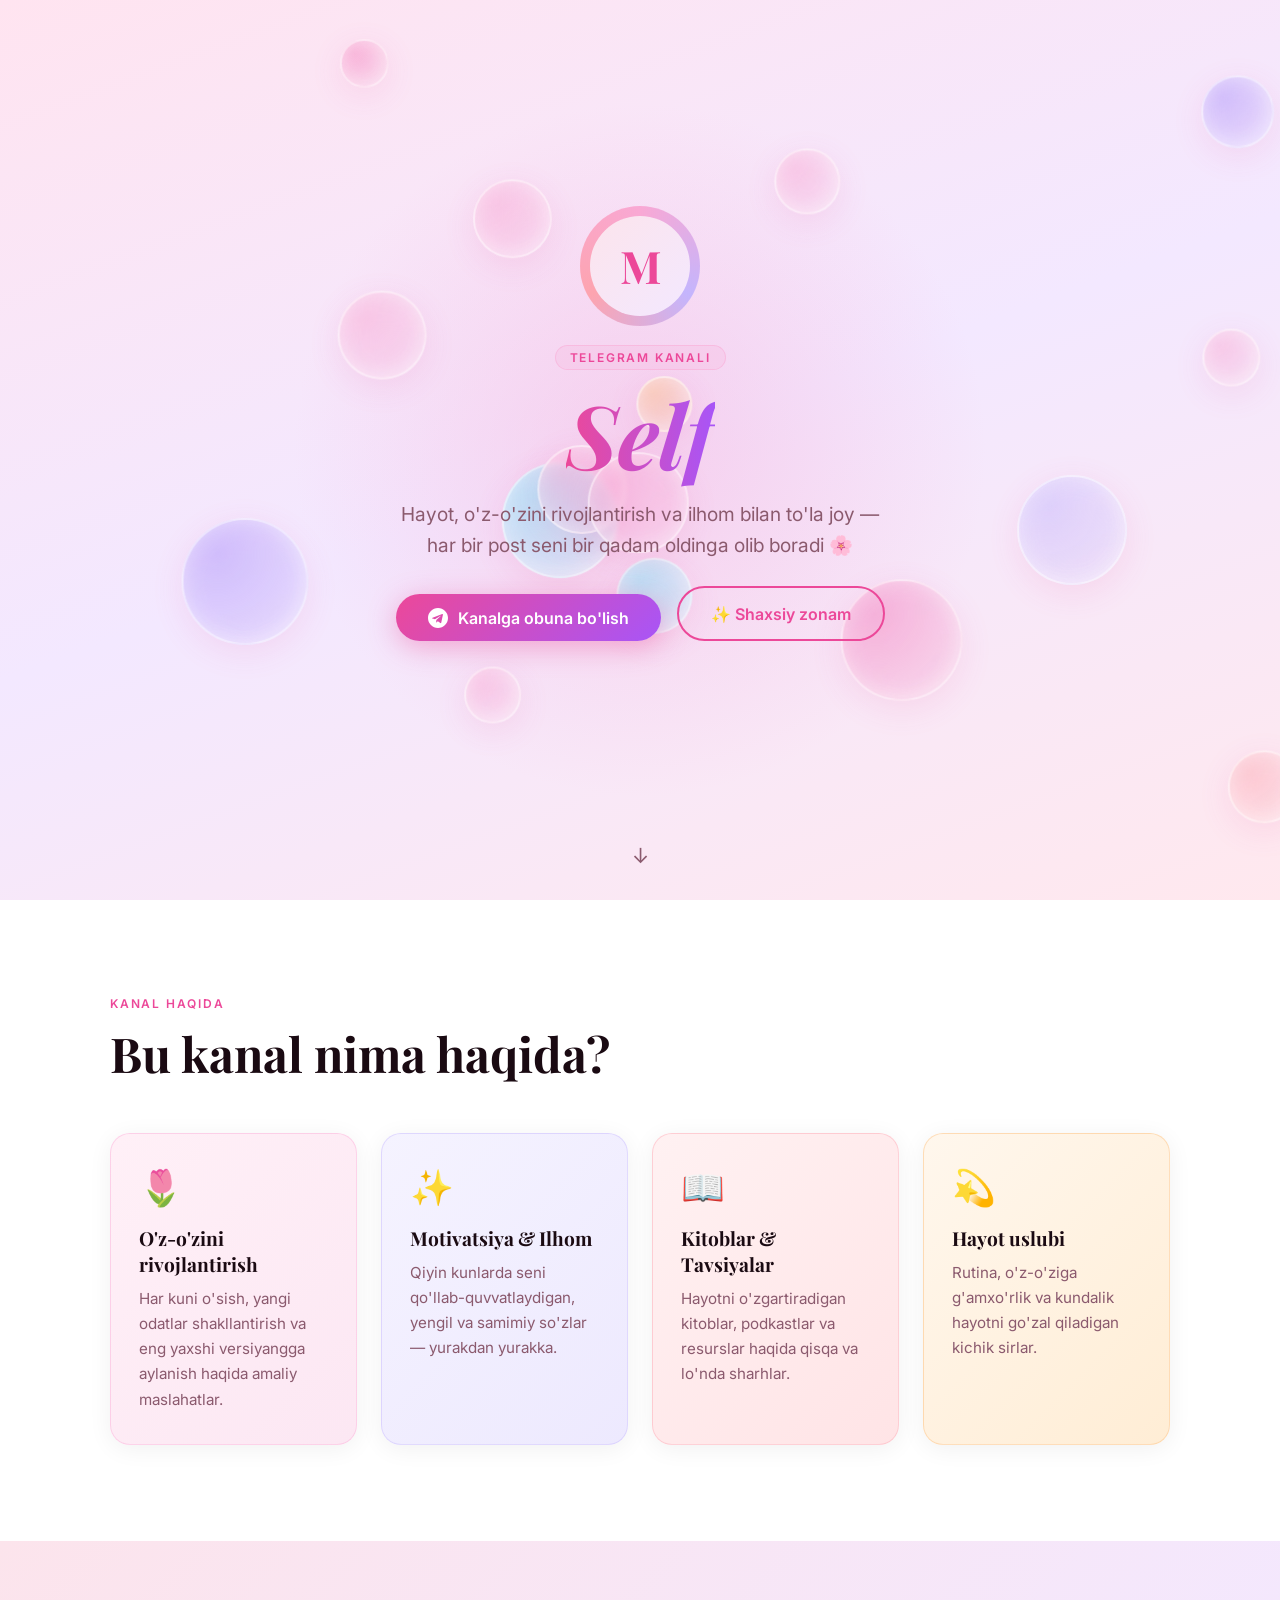
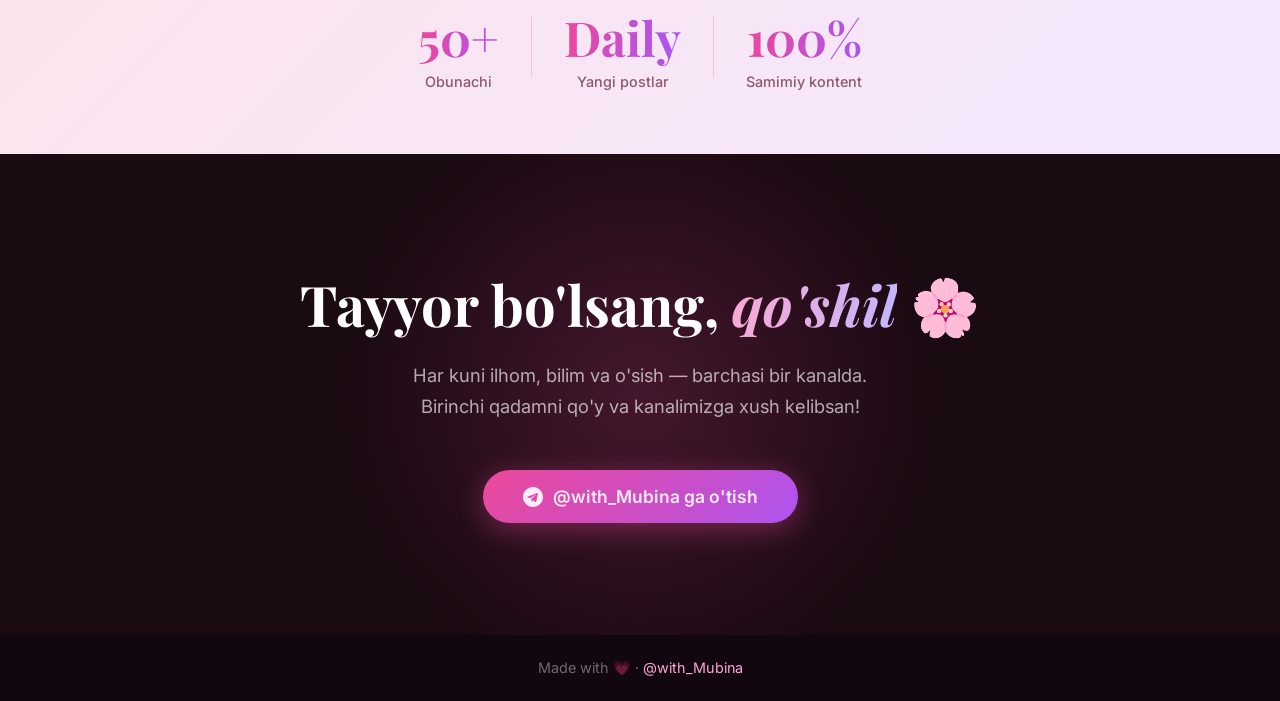
==== commit b68f7f59: "Make girl sky lively: sun rays, fluffy multi-puff clouds, light motes, butterflies - Sun now has slo" ====
--- a/index.html
+++ b/index.html
@@ -7,7 +7,7 @@
   <link rel="preconnect" href="https://fonts.googleapis.com" />
   <link rel="preconnect" href="https://fonts.gstatic.com" crossorigin />
   <link href="https://fonts.googleapis.com/css2?family=Playfair+Display:ital,wght@0,400;0,700;1,400&family=Inter:wght@300;400;500;600&display=swap" rel="stylesheet" />
-  <link rel="stylesheet" href="style.css?v=20260613c" />
+  <link rel="stylesheet" href="style.css?v=20260613d" />
 </head>
 <body>
 
--- a/style.css
+++ b/style.css
@@ -1215,44 +1215,93 @@
   background: linear-gradient(180deg, #5f6a7d 0%, #7c8696 50%, #98a1b0 100%);
 }
 
-/* Sun */
+/* Sun with rotating rays + soft pulsing glow */
+.gsky-sun-wrap {
+  position: absolute; top: 6%; right: 8%;
+  width: 96px; height: 96px;
+  transition: opacity 3s ease, transform 3s ease;
+}
+.gsky-rays {
+  position: absolute; inset: -55px; border-radius: 50%;
+  background: conic-gradient(from 0deg,
+    rgba(255,213,79,0.0) 0deg, rgba(255,213,79,0.35) 8deg, rgba(255,213,79,0.0) 16deg,
+    rgba(255,213,79,0.0) 30deg, rgba(255,213,79,0.35) 38deg, rgba(255,213,79,0.0) 46deg,
+    rgba(255,213,79,0.0) 60deg, rgba(255,213,79,0.35) 68deg, rgba(255,213,79,0.0) 76deg,
+    rgba(255,213,79,0.0) 90deg, rgba(255,213,79,0.35) 98deg, rgba(255,213,79,0.0) 106deg,
+    rgba(255,213,79,0.0) 120deg,rgba(255,213,79,0.35) 128deg,rgba(255,213,79,0.0) 136deg,
+    rgba(255,213,79,0.0) 150deg,rgba(255,213,79,0.35) 158deg,rgba(255,213,79,0.0) 166deg,
+    rgba(255,213,79,0.0) 180deg,rgba(255,213,79,0.35) 188deg,rgba(255,213,79,0.0) 196deg,
+    rgba(255,213,79,0.0) 210deg,rgba(255,213,79,0.35) 218deg,rgba(255,213,79,0.0) 226deg,
+    rgba(255,213,79,0.0) 240deg,rgba(255,213,79,0.35) 248deg,rgba(255,213,79,0.0) 256deg,
+    rgba(255,213,79,0.0) 270deg,rgba(255,213,79,0.35) 278deg,rgba(255,213,79,0.0) 286deg,
+    rgba(255,213,79,0.0) 300deg,rgba(255,213,79,0.35) 308deg,rgba(255,213,79,0.0) 316deg,
+    rgba(255,213,79,0.0) 330deg,rgba(255,213,79,0.35) 338deg,rgba(255,213,79,0.0) 346deg);
+  -webkit-mask: radial-gradient(circle, transparent 46px, #000 48px);
+          mask: radial-gradient(circle, transparent 46px, #000 48px);
+  animation: gsky-rays-spin 60s linear infinite;
+}
+@keyframes gsky-rays-spin { to { transform: rotate(360deg); } }
 .gsky-sun {
-  position: absolute; top: 7%; right: 9%;
-  width: 90px; height: 90px; border-radius: 50%;
-  background: radial-gradient(circle at 40% 40%, #fff7cc, #ffd23f 60%, #ffb703);
-  box-shadow: 0 0 50px 16px rgba(255,210,63,0.5), 0 0 90px 30px rgba(255,183,3,0.25);
+  position: absolute; inset: 3px; border-radius: 50%;
+  background: radial-gradient(circle at 38% 38%, #fff7cc, #ffd23f 58%, #ffb703);
+  box-shadow: 0 0 50px 16px rgba(255,210,63,0.5), 0 0 90px 30px rgba(255,183,3,0.22);
   animation: gsky-sun-pulse 6s ease-in-out infinite;
-  transition: opacity 3s ease, transform 3s ease;
 }
 @keyframes gsky-sun-pulse {
-  0%,100% { box-shadow: 0 0 50px 16px rgba(255,210,63,0.5), 0 0 90px 30px rgba(255,183,3,0.25); }
-  50%     { box-shadow: 0 0 70px 24px rgba(255,210,63,0.65),0 0 120px 45px rgba(255,183,3,0.35); }
-}
-.girl-sky.rainy .gsky-sun { opacity: 0; transform: translateY(-40px); }
-
-/* Clouds */
+  0%,100% { box-shadow: 0 0 50px 16px rgba(255,210,63,0.5), 0 0 90px 30px rgba(255,183,3,0.22); }
+  50%     { box-shadow: 0 0 72px 26px rgba(255,210,63,0.65),0 0 130px 50px rgba(255,183,3,0.34); }
+}
+.girl-sky.rainy .gsky-sun-wrap { opacity: 0; transform: translateY(-40px); }
+
+/* Fluffy multi-puff clouds */
 .gsky-cloud {
-  position: absolute; left: -160px;
-  width: 100px; height: 34px; background: #fff; border-radius: 100px;
-  opacity: 0.92; filter: drop-shadow(0 6px 10px rgba(120,120,150,0.12));
+  position: absolute; left: -180px; width: 140px; height: 80px;
+  transform: scale(var(--s, 1));
+  filter: drop-shadow(0 8px 12px rgba(120,120,150,0.16));
   animation-name: gsky-drift; animation-timing-function: linear; animation-iteration-count: infinite;
-  transition: background 3s ease, opacity 3s ease;
-}
-.gsky-cloud::before, .gsky-cloud::after {
-  content: ''; position: absolute; background: #fff; border-radius: 50%;
+}
+.gsky-puff {
+  position: absolute; border-radius: 50%;
+  background: radial-gradient(circle at 38% 32%, #ffffff, #f3f6ff 80%);
   transition: background 3s ease;
 }
-.gsky-cloud::before { width: 50px; height: 50px; top: -22px; left: 16px; }
-.gsky-cloud::after  { width: 36px; height: 36px; top: -14px; right: 16px; }
 @keyframes gsky-drift {
-  from { left: -160px; }
-  to   { left: calc(100% + 160px); }
+  from { left: -180px; }
+  to   { left: calc(100% + 180px); }
 }
 /* Rainy → grey, heavier clouds */
-.girl-sky.rainy .gsky-cloud,
-.girl-sky.rainy .gsky-cloud::before,
-.girl-sky.rainy .gsky-cloud::after { background: #8b95a3; }
-.girl-sky.rainy .gsky-cloud { opacity: 0.96; }
+.girl-sky.rainy .gsky-puff {
+  background: radial-gradient(circle at 38% 32%, #9aa3b2, #79828f 85%);
+}
+
+/* Shimmering light motes drifting in the sunlight */
+.gsky-mote {
+  position: absolute; border-radius: 50%;
+  background: radial-gradient(circle, #fffdf0, rgba(255,236,170,0.6));
+  box-shadow: 0 0 6px 1px rgba(255,236,170,0.8);
+  animation: gsky-mote-twinkle ease-in-out infinite;
+  transition: opacity 3s ease;
+}
+@keyframes gsky-mote-twinkle {
+  0%,100% { opacity: 0.15; transform: translateY(0) scale(0.7); }
+  50%     { opacity: 0.95; transform: translateY(-10px) scale(1.25); }
+}
+.girl-sky.rainy .gsky-mote { opacity: 0 !important; }
+
+/* Fluttering butterflies / petals */
+.gsky-flutter {
+  position: absolute; left: -40px; font-size: 1.4rem;
+  animation-name: gsky-flutter-move; animation-timing-function: linear; animation-iteration-count: infinite;
+  transition: opacity 2.5s ease;
+}
+@keyframes gsky-flutter-move {
+  0%   { left: -40px;  transform: translateY(0) rotate(-8deg); }
+  25%  { transform: translateY(-28px) rotate(8deg); }
+  50%  { transform: translateY(8px) rotate(-6deg); }
+  75%  { transform: translateY(-22px) rotate(10deg); }
+  100% { left: calc(100% + 40px); transform: translateY(0) rotate(-8deg); }
+}
+.girl-sky.rainy .gsky-flutter { opacity: 0; }
 
 /* Birds */
 .gsky-bird {
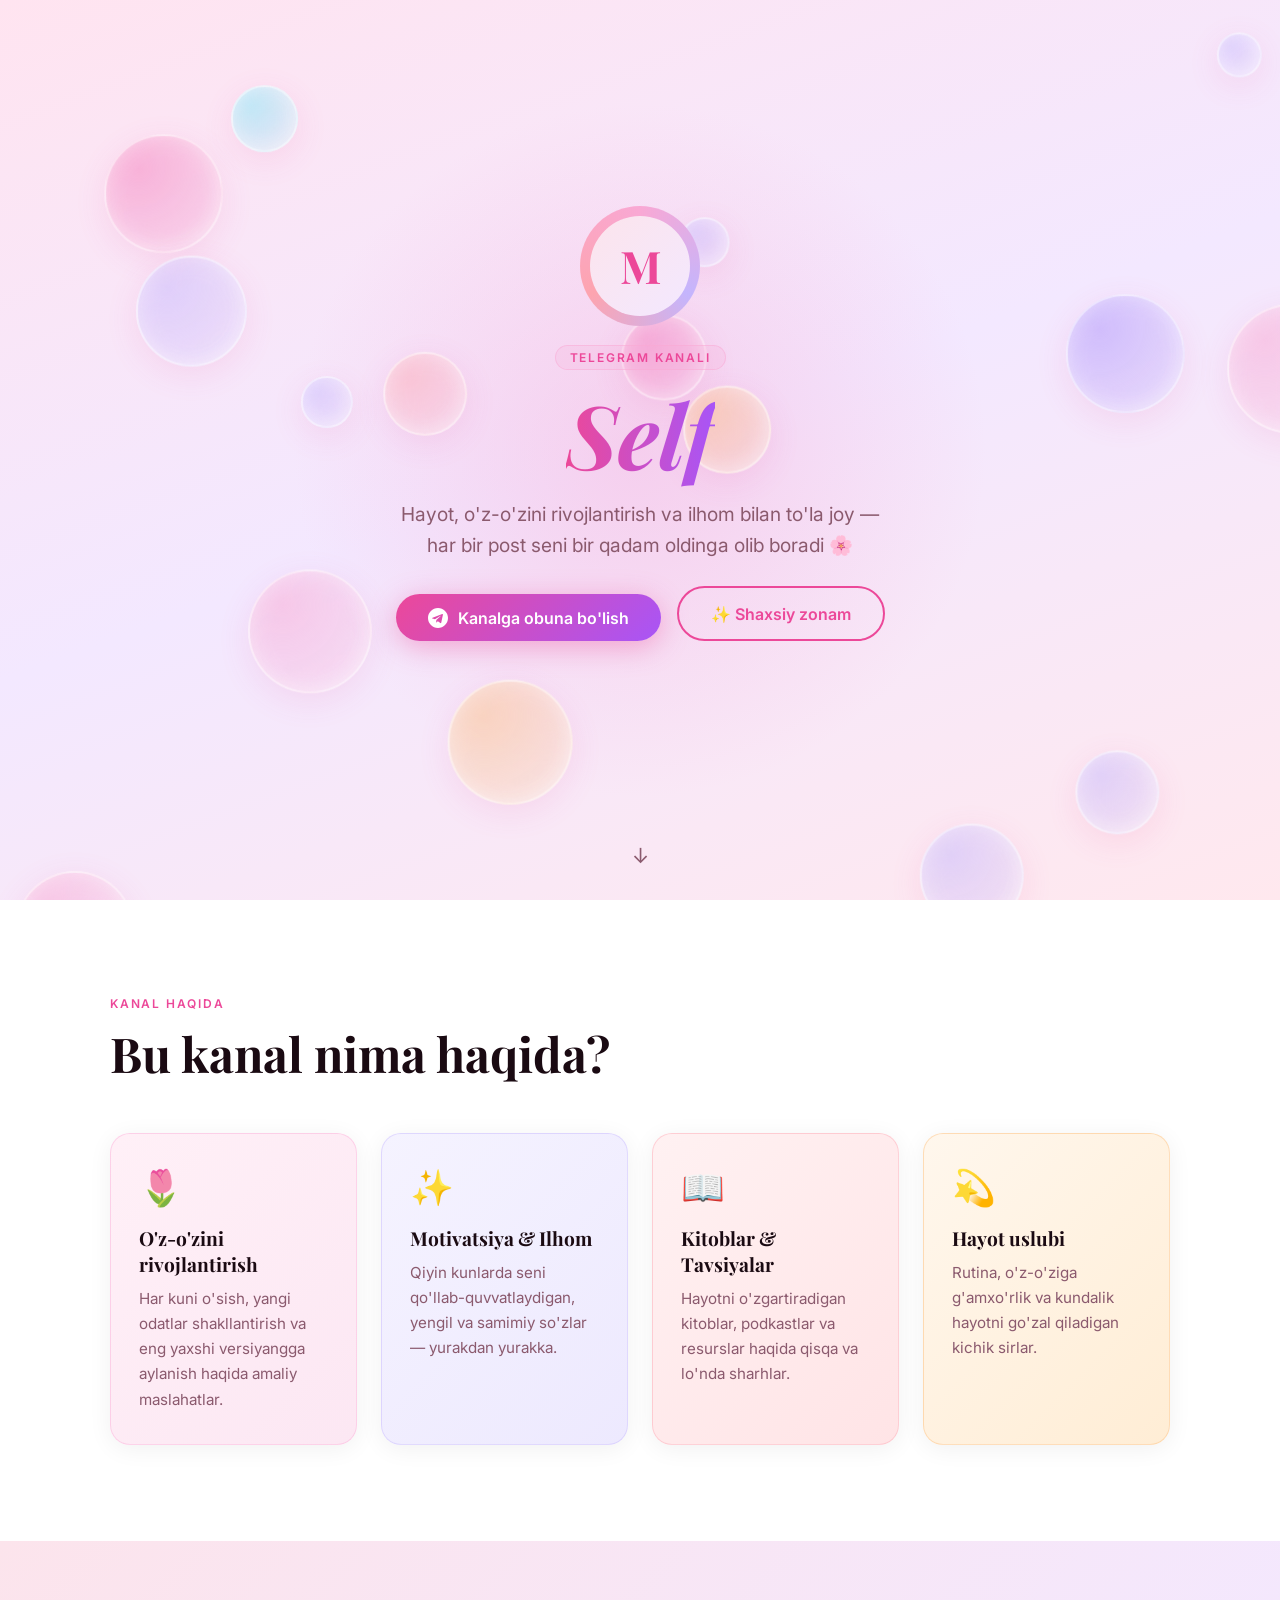
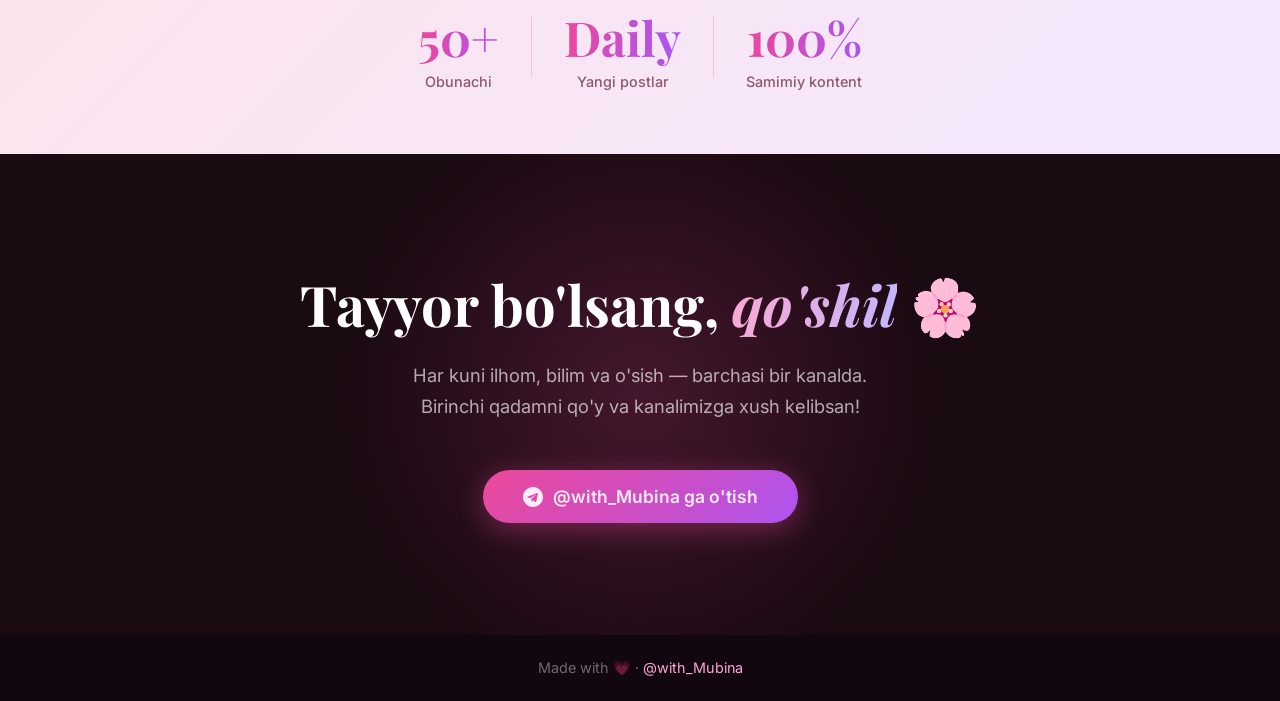
==== commit 34bbb840: "Remove butterflies/petals from girl sky (keep birds, clouds, sun, motes) https://claude.ai/code/sess" ====
--- a/index.html
+++ b/index.html
@@ -7,7 +7,7 @@
   <link rel="preconnect" href="https://fonts.googleapis.com" />
   <link rel="preconnect" href="https://fonts.gstatic.com" crossorigin />
   <link href="https://fonts.googleapis.com/css2?family=Playfair+Display:ital,wght@0,400;0,700;1,400&family=Inter:wght@300;400;500;600&display=swap" rel="stylesheet" />
-  <link rel="stylesheet" href="style.css?v=20260613d" />
+  <link rel="stylesheet" href="style.css?v=20260613e" />
 </head>
 <body>
 
